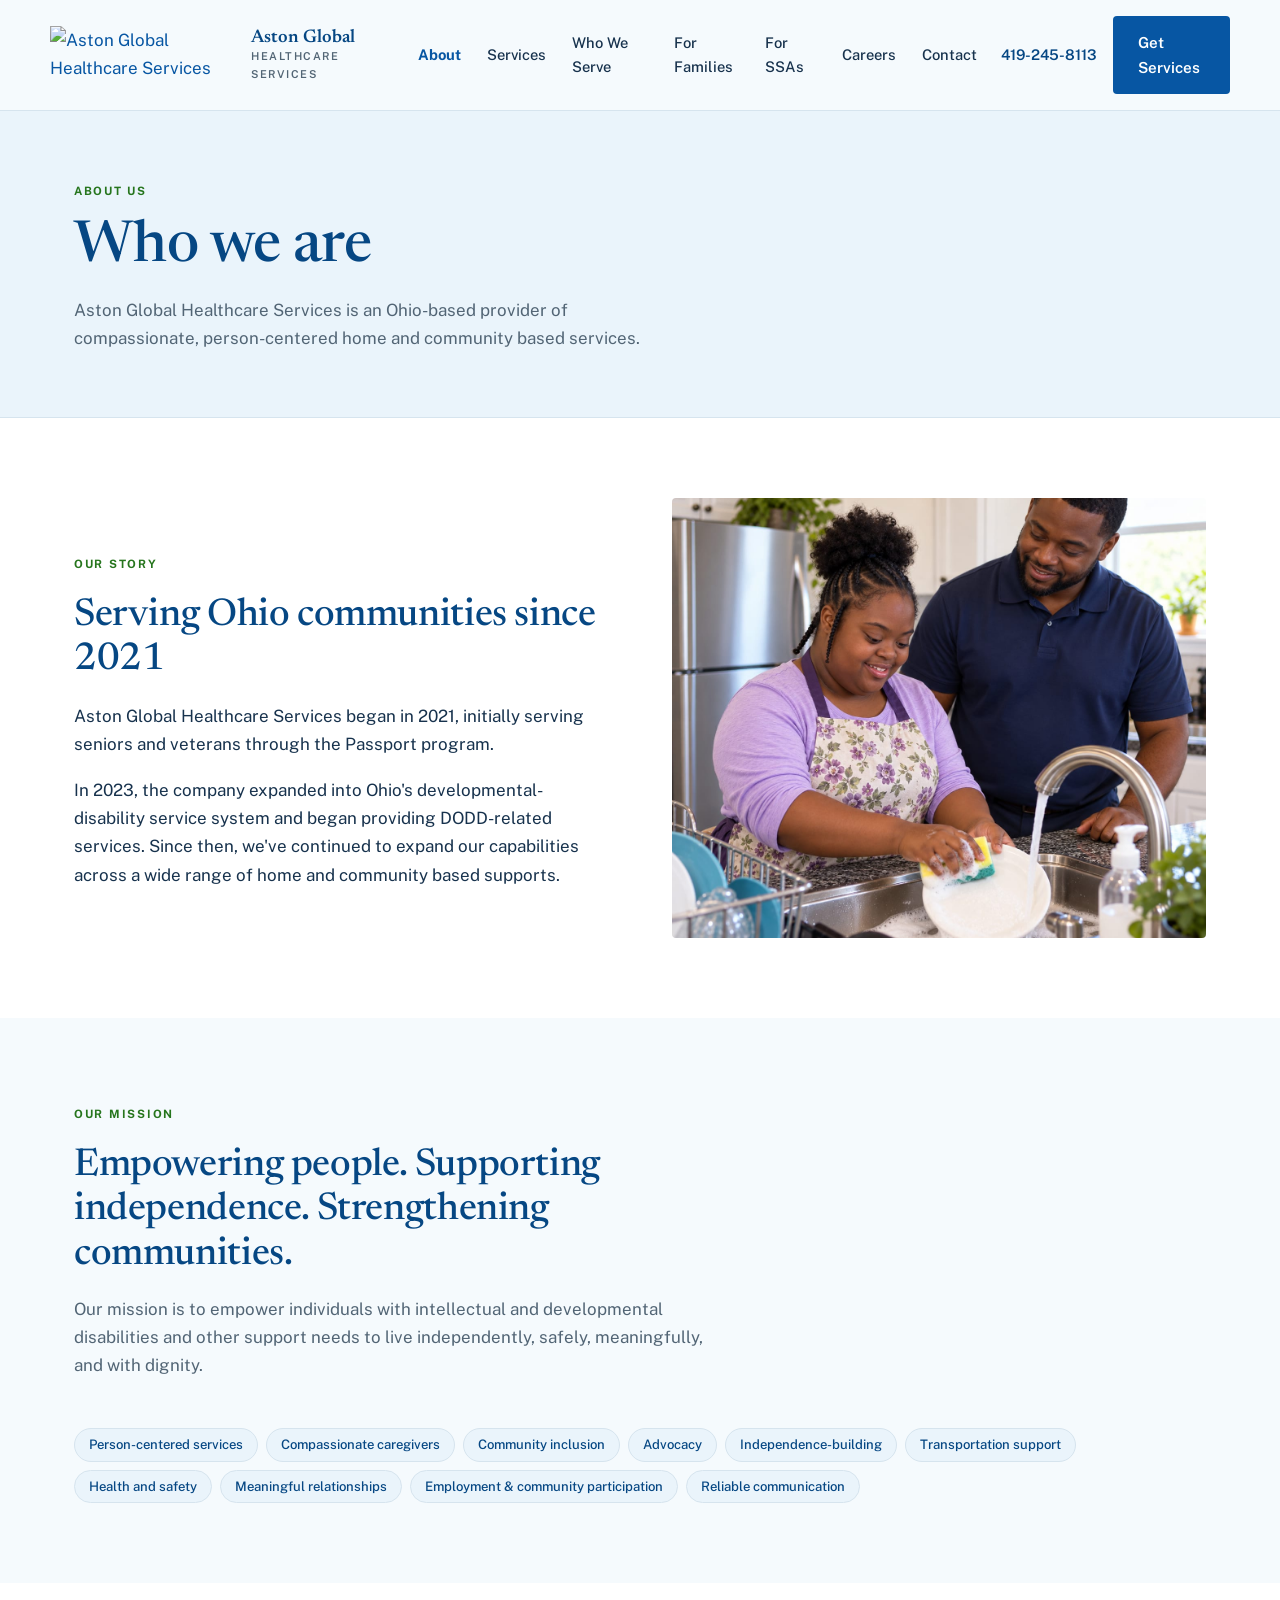
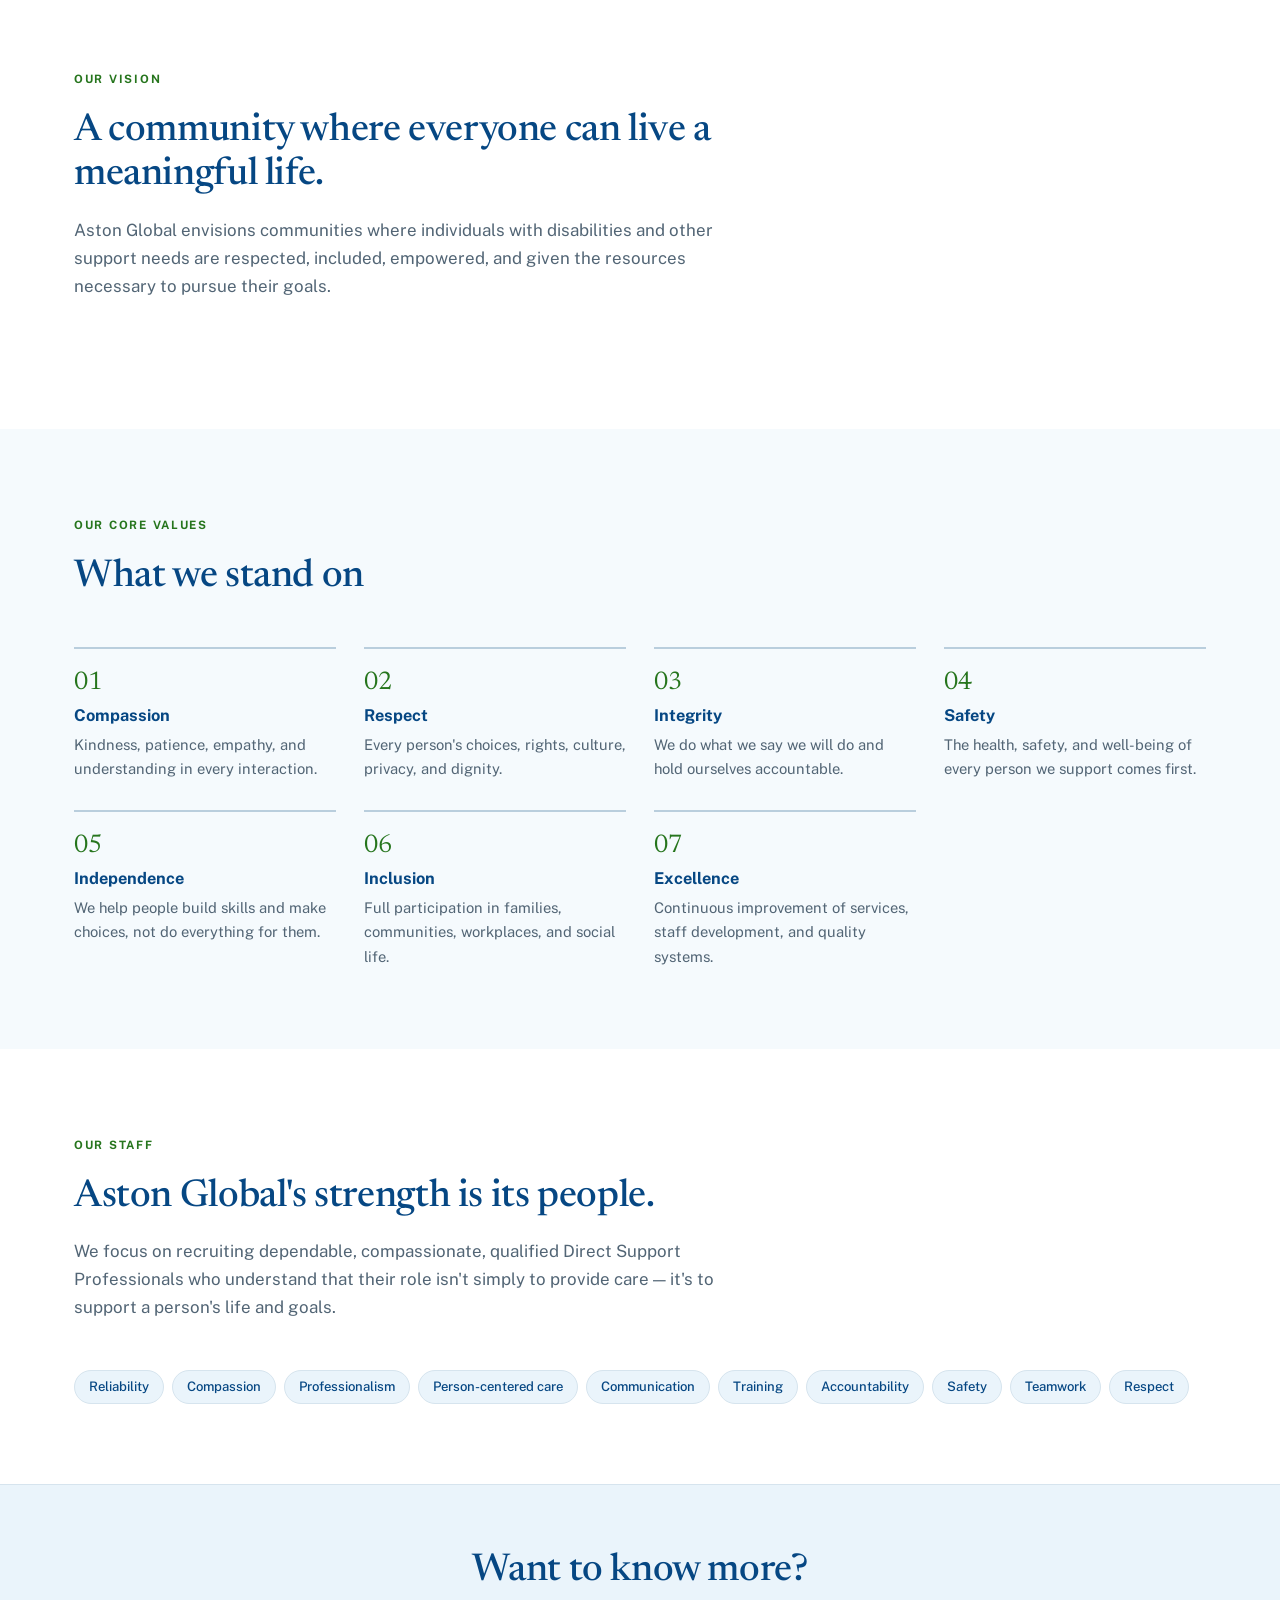
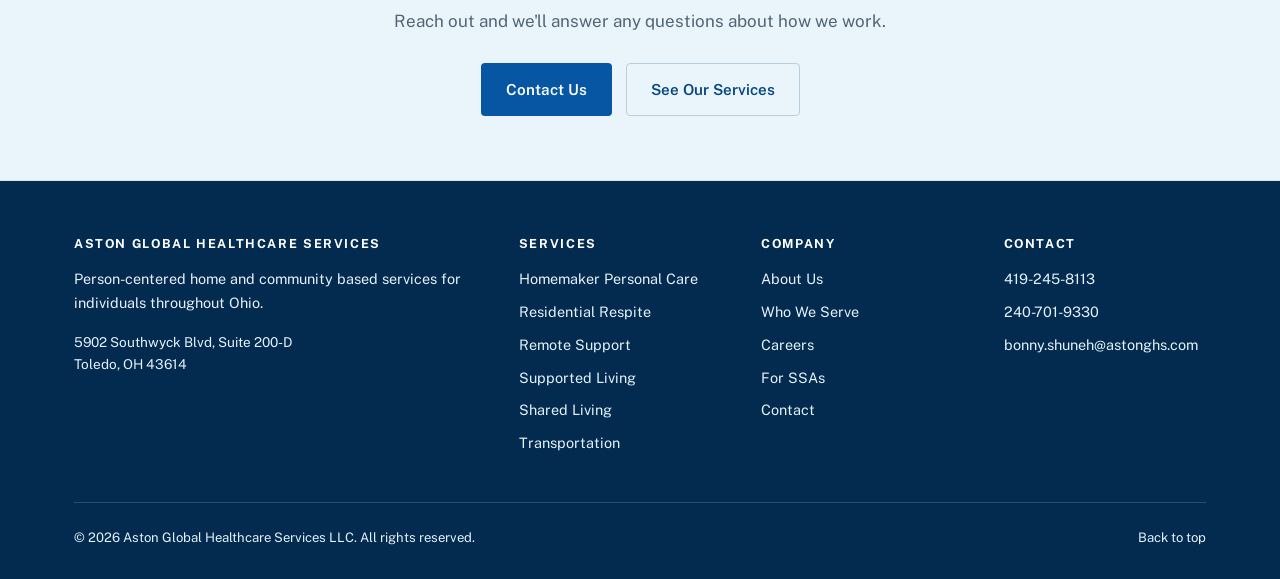
==== about.html @ 6973330f "Add files via upload Apply website fixes' in the box" ====
<!DOCTYPE html>
<html lang="en">
<head>
<meta charset="utf-8">
<meta name="viewport" content="width=device-width, initial-scale=1">
<title>About Us | Aston Global Healthcare Services</title>
<meta name="description" content="Aston Global Healthcare Services — mission, vision, values, and history. Serving Ohio since 2021.">
<link rel="preconnect" href="https://fonts.googleapis.com">
<link rel="preconnect" href="https://fonts.gstatic.com" crossorigin>
<link href="https://fonts.googleapis.com/css2?family=Newsreader:ital,opsz,wght@0,6..72,400;0,6..72,500;0,6..72,600;1,6..72,400&family=Public+Sans:wght@400;500;600;700&display=swap" rel="stylesheet">
<link rel="stylesheet" href="styles.css">
</head>
<body>

<a class="skip" href="#main">Skip to main content</a>

<header class="site-header">
  <div class="wrap header-inner">
    <a class="brand" href="index.html">
      <img class="brand-logo" src="images/logo.png" alt="Aston Global Healthcare Services">
      <span class="brand-text">
        <span class="brand-name">Aston Global</span>
        <span class="brand-sub">Healthcare Services</span>
      </span>
    </a>
    <nav class="nav" id="nav" aria-label="Main">
      <a href="about.html" class="active">About</a>
      <a href="services.html">Services</a>
      <a href="who-we-serve.html">Who We Serve</a>
      <a href="families.html">For Families</a>
      <a href="professionals.html">For SSAs</a>
      <a href="careers.html">Careers</a>
      <a href="contact.html">Contact</a>
    </nav>
    <div class="header-actions">
      <a class="header-phone" href="tel:+14192458113">419-245-8113</a>
      <a class="btn btn-primary" href="get-services.html">Get Services</a>
      <button class="menu-toggle" id="menuToggle" aria-expanded="false" aria-controls="nav">Menu</button>
    </div>
  </div>
</header>

<main id="main">

<section class="page-hero">
  <div class="wrap">
    <span class="eyebrow">About Us</span>
    <h1>Who we are</h1>
    <p class="lede">
      Aston Global Healthcare Services is an Ohio-based provider of
      compassionate, person-centered home and community based services.
    </p>
  </div>
</section>

<section class="section-alt">
  <div class="wrap split">
    <div>
      <span class="eyebrow">Our Story</span>
      <h2>Serving Ohio communities since 2021</h2>
      <p>
        Aston Global Healthcare Services began in 2021, initially serving
        seniors and veterans through the Passport program.
      </p>
      <p>
        In 2023, the company expanded into Ohio's developmental-disability
        service system and began providing DODD-related services. Since then,
        we've continued to expand our capabilities across a wide range of
        home and community based supports.
      </p>
    </div>
    <div class="split-media">
      <img src="images/kitchen.jpg" alt="A woman washing dishes in her kitchen while a support professional stands beside her.">
    </div>
  </div>
</section>

<section class="section-paper">
  <div class="wrap">
    <div class="section-head">
      <span class="eyebrow">Our Mission</span>
      <h2>Empowering people. Supporting independence. Strengthening communities.</h2>
      <p class="lede">
        Our mission is to empower individuals with intellectual and
        developmental disabilities and other support needs to live
        independently, safely, meaningfully, and with dignity.
      </p>
    </div>

    <ul class="tag-list">
      <li>Person-centered services</li>
      <li>Compassionate caregivers</li>
      <li>Community inclusion</li>
      <li>Advocacy</li>
      <li>Independence-building</li>
      <li>Transportation support</li>
      <li>Health and safety</li>
      <li>Meaningful relationships</li>
      <li>Employment &amp; community participation</li>
      <li>Reliable communication</li>
    </ul>
  </div>
</section>

<section class="section-alt">
  <div class="wrap">
    <div class="section-head">
      <span class="eyebrow">Our Vision</span>
      <h2>A community where everyone can live a meaningful life.</h2>
      <p class="lede">
        Aston Global envisions communities where individuals with disabilities
        and other support needs are respected, included, empowered, and given
        the resources necessary to pursue their goals.
      </p>
    </div>
  </div>
</section>

<section class="section-paper">
  <div class="wrap">
    <div class="section-head">
      <span class="eyebrow">Our Core Values</span>
      <h2>What we stand on</h2>
    </div>

    <ul class="steps">
      <li><h4>Compassion</h4><p>Kindness, patience, empathy, and understanding in every interaction.</p></li>
      <li><h4>Respect</h4><p>Every person's choices, rights, culture, privacy, and dignity.</p></li>
      <li><h4>Integrity</h4><p>We do what we say we will do and hold ourselves accountable.</p></li>
      <li><h4>Safety</h4><p>The health, safety, and well-being of every person we support comes first.</p></li>
      <li><h4>Independence</h4><p>We help people build skills and make choices, not do everything for them.</p></li>
      <li><h4>Inclusion</h4><p>Full participation in families, communities, workplaces, and social life.</p></li>
      <li><h4>Excellence</h4><p>Continuous improvement of services, staff development, and quality systems.</p></li>
    </ul>
  </div>
</section>

<section class="section-alt">
  <div class="wrap">
    <div class="section-head">
      <span class="eyebrow">Our Staff</span>
      <h2>Aston Global's strength is its people.</h2>
      <p class="lede">
        We focus on recruiting dependable, compassionate, qualified Direct
        Support Professionals who understand that their role isn't simply to
        provide care — it's to support a person's life and goals.
      </p>
    </div>

    <ul class="tag-list">
      <li>Reliability</li><li>Compassion</li><li>Professionalism</li>
      <li>Person-centered care</li><li>Communication</li><li>Training</li>
      <li>Accountability</li><li>Safety</li><li>Teamwork</li><li>Respect</li>
    </ul>
  </div>
</section>

<section class="cta-strip">
  <div class="wrap">
    <h2>Want to know more?</h2>
    <p>Reach out and we'll answer any questions about how we work.</p>
    <div class="btns">
      <a class="btn btn-primary" href="contact.html">Contact Us</a>
      <a class="btn btn-ghost" href="services.html">See Our Services</a>
    </div>
  </div>
</section>

</main>

<footer class="site-footer">
  <div class="wrap">
    <div class="footer-grid">
      <div>
        <h4>Aston Global Healthcare Services</h4>
        <p style="margin-bottom:16px; color:var(--dark-body);">Person-centered home and community based services for individuals throughout Ohio.</p>
        <p style="font-size:.85rem; color:var(--dark-body);">
          5902 Southwyck Blvd, Suite 200-D<br>
          Toledo, OH 43614
        </p>
      </div>
      <div>
        <h4>Services</h4>
        <ul>
          <li><a href="services.html#hpc">Homemaker Personal Care</a></li>
          <li><a href="services.html#respite">Residential Respite</a></li>
          <li><a href="services.html#remote">Remote Support</a></li>
          <li><a href="services.html#supported-living">Supported Living</a></li>
          <li><a href="services.html#shared-living">Shared Living</a></li>
          <li><a href="services.html#nmt">Transportation</a></li>
        </ul>
      </div>
      <div>
        <h4>Company</h4>
        <ul>
          <li><a href="about.html">About Us</a></li>
          <li><a href="who-we-serve.html">Who We Serve</a></li>
          <li><a href="careers.html">Careers</a></li>
          <li><a href="professionals.html">For SSAs</a></li>
          <li><a href="contact.html">Contact</a></li>
        </ul>
      </div>
      <div>
        <h4>Contact</h4>
        <ul>
          <li><a href="tel:+14192458113">419-245-8113</a></li>
          <li><a href="tel:+12407019330">240-701-9330</a></li>
          <li><a href="mailto:bonny.shuneh@astonghs.com">bonny.shuneh@astonghs.com</a></li>
        </ul>
      </div>
    </div>
    <div class="footer-bottom">
      <span>&copy; <span id="year">2025</span> Aston Global Healthcare Services LLC. All rights reserved.</span>
      <span><a href="#main">Back to top</a></span>
    </div>
  </div>
</footer>

<script>
(function(){
  var btn = document.getElementById('menuToggle');
  var nav = document.getElementById('nav');
  if(!btn || !nav) return;
  btn.addEventListener('click', function(){
    var open = nav.classList.toggle('open');
    btn.setAttribute('aria-expanded', open ? 'true' : 'false');
    btn.textContent = open ? 'Close' : 'Menu';
  });
})();
document.getElementById('year').textContent = new Date().getFullYear();
</script>

</body>
</html>
---- styles.css ----
/* ============================================================
   ASTON GLOBAL HEALTHCARE SERVICES
   Shared stylesheet. Blue + Green palette.
   Change the :root block below to swap the entire site colors.
   ============================================================ */

:root{
  --ink:          #17324D;
  --primary:      #0756A3;
  --primary-dk:   #064783;
  --accent:       #329425;
  --accent-dk:    #26751D;

  --paper:        #F5FAFD;
  --paper-2:      #EAF4FB;
  --white:        #ffffff;
  --muted:        #526575;
  --line:         #D6E4EE;
  --line-dk:      #B9CEDD;

  --dark-bg:      #064783;
  --footer-bg:    #032B50;
  --dark-text:    #ffffff;
  --dark-body:    #E5F1F8;
  --dark-label:   #8FD27D;
  --dark-link:    #ffffff;
  --dark-line:    rgba(255,255,255,.16);
  --dark-panel:   rgba(255,255,255,.10);

  --serif: "Newsreader", Georgia, "Times New Roman", serif;
  --sans:  "Public Sans", -apple-system, BlinkMacSystemFont, "Segoe UI", Roboto, Helvetica, Arial, sans-serif;

  --wrap: 1180px;
  --radius: 4px;
}

*,*::before,*::after{ box-sizing:border-box; }
html{ scroll-behavior:smooth; }
body{
  margin:0; background:var(--paper); color:var(--ink);
  font-family:var(--sans); font-size:17px; line-height:1.65;
  -webkit-font-smoothing:antialiased;
}
img{ max-width:100%; display:block; }
a{ color:var(--primary); text-decoration:none; }
a:hover{ text-decoration:underline; }

h1,h2,h3,h4{
  font-family:var(--serif); font-weight:500; line-height:1.15;
  letter-spacing:-0.01em; margin:0 0 .5em; color:var(--primary-dk);
}
h1{ font-size:clamp(2.2rem, 4.8vw, 3.6rem); }
h2{ font-size:clamp(1.7rem, 3.2vw, 2.4rem); }
h3{ font-size:clamp(1.2rem, 1.9vw, 1.45rem); }
h4{ font-size:1.02rem; font-family:var(--sans); font-weight:700; letter-spacing:0; }

p{ margin:0 0 1.1em; }
p:last-child{ margin-bottom:0; }

.wrap{ width:100%; max-width:var(--wrap); margin:0 auto; padding:0 24px; }
.skip{ position:absolute; left:-9999px; top:0; background:var(--primary); color:#fff; padding:12px 20px; z-index:999; }
.skip:focus{ left:12px; top:12px; }

.btn{
  display:inline-block; font-family:var(--sans); font-size:.95rem; font-weight:600;
  padding:13px 24px; border-radius:var(--radius); border:1.5px solid transparent;
  cursor:pointer; transition:background .16s ease, color .16s ease, border-color .16s ease;
}
.btn-primary{ background:var(--primary); color:#fff; }
.btn-primary:hover{ background:var(--primary-dk); text-decoration:none; }
.btn-accent{ background:var(--accent); color:#fff; }
.btn-accent:hover{ background:var(--accent-dk); text-decoration:none; }
.btn-ghost{ background:transparent; color:var(--primary-dk); border-color:var(--line-dk); }
.btn-ghost:hover{ border-color:var(--primary); text-decoration:none; }

.site-header{ background:var(--paper); border-bottom:1px solid var(--line); position:sticky; top:0; z-index:100; }
.header-inner{ display:flex; align-items:center; justify-content:space-between; gap:24px; padding:16px 0; position:relative; }
.brand{ display:flex; align-items:center; gap:12px; }
.brand-logo{ width:210px; height:58px; object-fit:contain; object-position:left center; }
.brand-mark{
  width:40px; height:40px; background:var(--primary); border-radius:3px;
  display:grid; place-items:center; color:#fff; font-family:var(--serif);
  font-size:1.35rem; font-weight:600; line-height:1; flex:none;
}
.brand-text{ display:flex; flex-direction:column; }
.brand-name{ font-family:var(--serif); font-size:1.15rem; font-weight:600; color:var(--primary-dk); line-height:1.15; }
.brand-sub{ font-size:.68rem; letter-spacing:.14em; text-transform:uppercase; color:var(--muted); font-weight:600; }

.nav{ display:flex; align-items:center; gap:26px; }
.nav a{ font-size:.92rem; font-weight:500; color:var(--ink); }
.nav a:hover{ color:var(--primary); }
.nav a.active{ color:var(--primary); font-weight:700; }

.header-actions{ display:flex; align-items:center; gap:16px; }
.header-phone{ font-size:.92rem; font-weight:600; color:var(--primary-dk); white-space:nowrap; }
.menu-toggle{
  display:none; background:none; border:1px solid var(--line-dk); border-radius:var(--radius);
  padding:9px 13px; font-family:var(--sans); font-size:.85rem; font-weight:600;
  cursor:pointer; color:var(--ink);
}

.page-hero{ background:var(--paper-2); border-bottom:1px solid var(--line); padding:64px 0; }
.page-hero .eyebrow{ margin-bottom:14px; }
.page-hero p.lede{ max-width:60ch; }
.page-hero h1{ margin-bottom:16px; }

.hero{ background:var(--paper-2); border-bottom:1px solid var(--line); padding:72px 0 0; overflow:hidden; }
.hero-grid{ display:grid; grid-template-columns:1fr 1fr; gap:56px; align-items:end; }
.hero-copy{ padding-bottom:72px; }
.hero h1{ margin-bottom:22px; }
.hero h1 em{ font-style:italic; color:var(--accent-dk); }
.hero-lede{ font-size:1.1rem; color:var(--muted); max-width:52ch; margin-bottom:32px; }
.hero-actions{ display:flex; flex-wrap:wrap; gap:14px; }
.hero-media img{ width:100%; height:480px; object-fit:cover; border-radius:var(--radius) var(--radius) 0 0; }

.eyebrow{
  display:inline-block; font-size:.72rem; font-weight:700;
  letter-spacing:.15em; text-transform:uppercase;
  color:var(--accent-dk); margin-bottom:20px;
}

.trust{ background:var(--dark-bg); color:var(--dark-body); padding:22px 0; }
.trust-list{
  display:flex; flex-wrap:wrap; gap:12px 40px; align-items:center; justify-content:center;
  margin:0; padding:0; list-style:none; font-size:.88rem; font-weight:500;
}
.trust-list li{ display:flex; align-items:center; gap:9px; }
.trust-list li::before{ content:""; width:6px; height:6px; background:var(--accent); border-radius:50%; flex:none; }

section{ padding:80px 0; }
.section-alt{ background:var(--white); }
.section-paper{ background:var(--paper); }
.section-head{ max-width:66ch; margin-bottom:48px; }
.section-head.center{ margin-left:auto; margin-right:auto; text-align:center; }
.lede{ font-size:1.06rem; color:var(--muted); }

.service{ display:grid; grid-template-columns:220px 1fr; gap:44px; padding:44px 0; border-top:1px solid var(--line); }
.service:first-of-type{ border-top:2px solid var(--primary-dk); }
.service-meta{ position:sticky; top:110px; align-self:start; }
.service-num{ font-family:var(--serif); font-size:2rem; color:var(--line-dk); line-height:1; margin-bottom:10px; }
.service-name{ font-family:var(--sans); font-size:.78rem; font-weight:700; letter-spacing:.12em; text-transform:uppercase; color:var(--accent-dk); }
.service h3{ margin-bottom:14px; }
.service-body{ max-width:70ch; }
.service-body p{ color:var(--muted); }

.tag-list{ list-style:none; margin:20px 0 0; padding:0; display:flex; flex-wrap:wrap; gap:8px; }
.tag-list li{
  font-size:.82rem; font-weight:500; color:var(--primary-dk);
  background:var(--paper-2); border:1px solid var(--line);
  border-radius:100px; padding:5px 14px;
}

.gallery{ display:grid; grid-template-columns:repeat(3, 1fr); gap:16px; margin-top:48px; }
.gallery figure{ margin:0; overflow:hidden; border-radius:var(--radius); }
.gallery img{ width:100%; height:290px; object-fit:cover; transition:transform .5s ease; }
.gallery figure:hover img{ transform:scale(1.03); }
.gallery figcaption{ font-size:.82rem; color:var(--muted); padding:10px 2px 0; }

.split{ display:grid; grid-template-columns:1fr 1fr; gap:64px; align-items:center; }
.split img{ border-radius:var(--radius); width:100%; height:440px; object-fit:cover; }
.split.reverse .split-media{ order:2; }

.checklist{ list-style:none; margin:24px 0 0; padding:0; }
.checklist li{ position:relative; padding-left:30px; margin-bottom:12px; color:var(--muted); }
.checklist li::before{
  content:""; position:absolute; left:0; top:9px; width:14px; height:8px;
  border-left:2px solid var(--accent-dk); border-bottom:2px solid var(--accent-dk);
  transform:rotate(-45deg);
}

.audience-grid{ display:grid; grid-template-columns:repeat(2, 1fr); gap:24px; }
.audience{
  background:var(--white); border:1px solid var(--line);
  border-top:3px solid var(--primary); border-radius:var(--radius); padding:38px 34px;
}
.audience.accent{ border-top-color:var(--accent); }
.audience h3{ margin-bottom:14px; }
.audience p{ color:var(--muted); margin-bottom:22px; }

.steps{
  list-style:none; margin:0; padding:0; counter-reset:step;
  display:grid; grid-template-columns:repeat(4, 1fr); gap:28px;
}
.steps li{ counter-increment:step; border-top:2px solid var(--line-dk); padding-top:22px; }
.steps li::before{
  content:"0" counter(step); display:block;
  font-family:var(--serif); font-size:1.6rem;
  color:var(--accent-dk); margin-bottom:10px; line-height:1;
}
.steps h4{ margin-bottom:8px; color:var(--primary-dk); }
.steps p{ font-size:.92rem; color:var(--muted); margin:0; }

.contact{ background:var(--dark-bg); color:var(--dark-body); }
.contact h2, .contact h3{ color:#fff; }
.contact a{ color:var(--dark-link); }
.contact p{ color:var(--dark-body); }
.contact-grid{ display:grid; grid-template-columns:1fr 1fr; gap:64px; }
.contact-item{ margin-bottom:28px; }
.contact-label{ font-size:.72rem; font-weight:700; letter-spacing:.14em; text-transform:uppercase; color:var(--dark-label); margin-bottom:8px; }
.contact-value{ font-size:1.08rem; color:#fff; line-height:1.6; }

.notice{
  background:var(--dark-panel); border-left:3px solid var(--accent);
  padding:18px 22px; font-size:.9rem; color:var(--dark-body);
  border-radius:0 var(--radius) var(--radius) 0;
}

.form-row{ margin-bottom:18px;  }
.form-row label{
  display:block; font-size:.82rem; font-weight:600; color:var(--primary);
  margin-bottom:6px; letter-spacing:.08em; text-transform:uppercase;
}
.form-row input, .form-row select, .form-row textarea{
  width:100%; padding:12px 14px; font-family:var(--sans); font-size:1rem;
  background:rgba(255,255,255,.06); border:1px solid var(--accent);
  border-radius:var(--radius); color:#000000;
}
.form-row input:focus, .form-row select:focus, .form-row textarea:focus{
  outline:2px solid var(--accent); outline-offset:1px;
}
.form-row textarea{ min-height:120px; resize:vertical; }

.cta-strip{
  background:var(--paper-2); border-top:1px solid var(--line);
  border-bottom:1px solid var(--line); padding:64px 0; text-align:center;
}
.cta-strip h2{ margin-bottom:14px; }
.cta-strip p{ max-width:60ch; margin:0 auto 28px; color:var(--muted); }
.cta-strip .btns{ display:flex; flex-wrap:wrap; gap:14px; justify-content:center; }

.site-footer{ background:var(--footer-bg); color:var(--dark-body); padding:56px 0 30px; font-size:.9rem; }
.footer-grid{ display:grid; grid-template-columns:2fr 1fr 1fr 1fr; gap:40px; padding-bottom:38px; border-bottom:1px solid var(--dark-line); }
.site-footer h4{ color:#fff; font-size:.78rem; letter-spacing:.13em; text-transform:uppercase; margin-bottom:16px; }
.site-footer ul{ list-style:none; margin:0; padding:0; }
.site-footer li{ margin-bottom:9px; }
.site-footer a{ color:var(--dark-body); }
.site-footer a:hover{ color:#fff; }
.footer-bottom{ padding-top:24px; display:flex; justify-content:space-between; flex-wrap:wrap; gap:12px; font-size:.82rem; }

.eyebrow-on-dark{ color:var(--dark-label) !important; }
.mt-40{ margin-top:40px; }
.mt-56{ margin-top:56px; }
.max-75{ max-width:75ch; }

@media (max-width: 1000px){
  .nav{ display:none; }
  .menu-toggle{ display:block; }
  .nav.open{
    display:flex; flex-direction:column; align-items:flex-start; gap:18px;
    position:absolute; top:100%; left:0; right:0;
    background:var(--paper); border-bottom:1px solid var(--line); padding:24px;
  }
  .header-phone{ display:none; }
  .hero-grid, .split, .contact-grid{ grid-template-columns:1fr; gap:40px; }
  .split.reverse .split-media{ order:0; }
  .split img{ height:320px; }
  .hero-copy{ padding-bottom:0; }
  .hero-media img{ height:340px; border-radius:var(--radius); margin-bottom:56px; }
  .service{ grid-template-columns:1fr; gap:16px; }
  .service-meta{ position:static; }
  .gallery{ grid-template-columns:1fr 1fr; }
  .steps{ grid-template-columns:1fr 1fr; gap:24px; }
  .audience-grid{ grid-template-columns:1fr; }
  .footer-grid{ grid-template-columns:1fr 1fr; }
}

@media (max-width: 620px){
  section{ padding:60px 0; }
  .hero{ padding-top:48px; }
  .gallery{ grid-template-columns:1fr; }
  .gallery img{ height:240px; }
  .steps{ grid-template-columns:1fr; }
  .footer-grid{ grid-template-columns:1fr; gap:32px; }
  .btn{ width:100%; text-align:center; }
  .hero-actions{ flex-direction:column; }
  .cta-strip .btns{ flex-direction:column; }
}

@media (prefers-reduced-motion: reduce){
  *{ animation:none !important; transition:none !important; scroll-behavior:auto !important; }
}
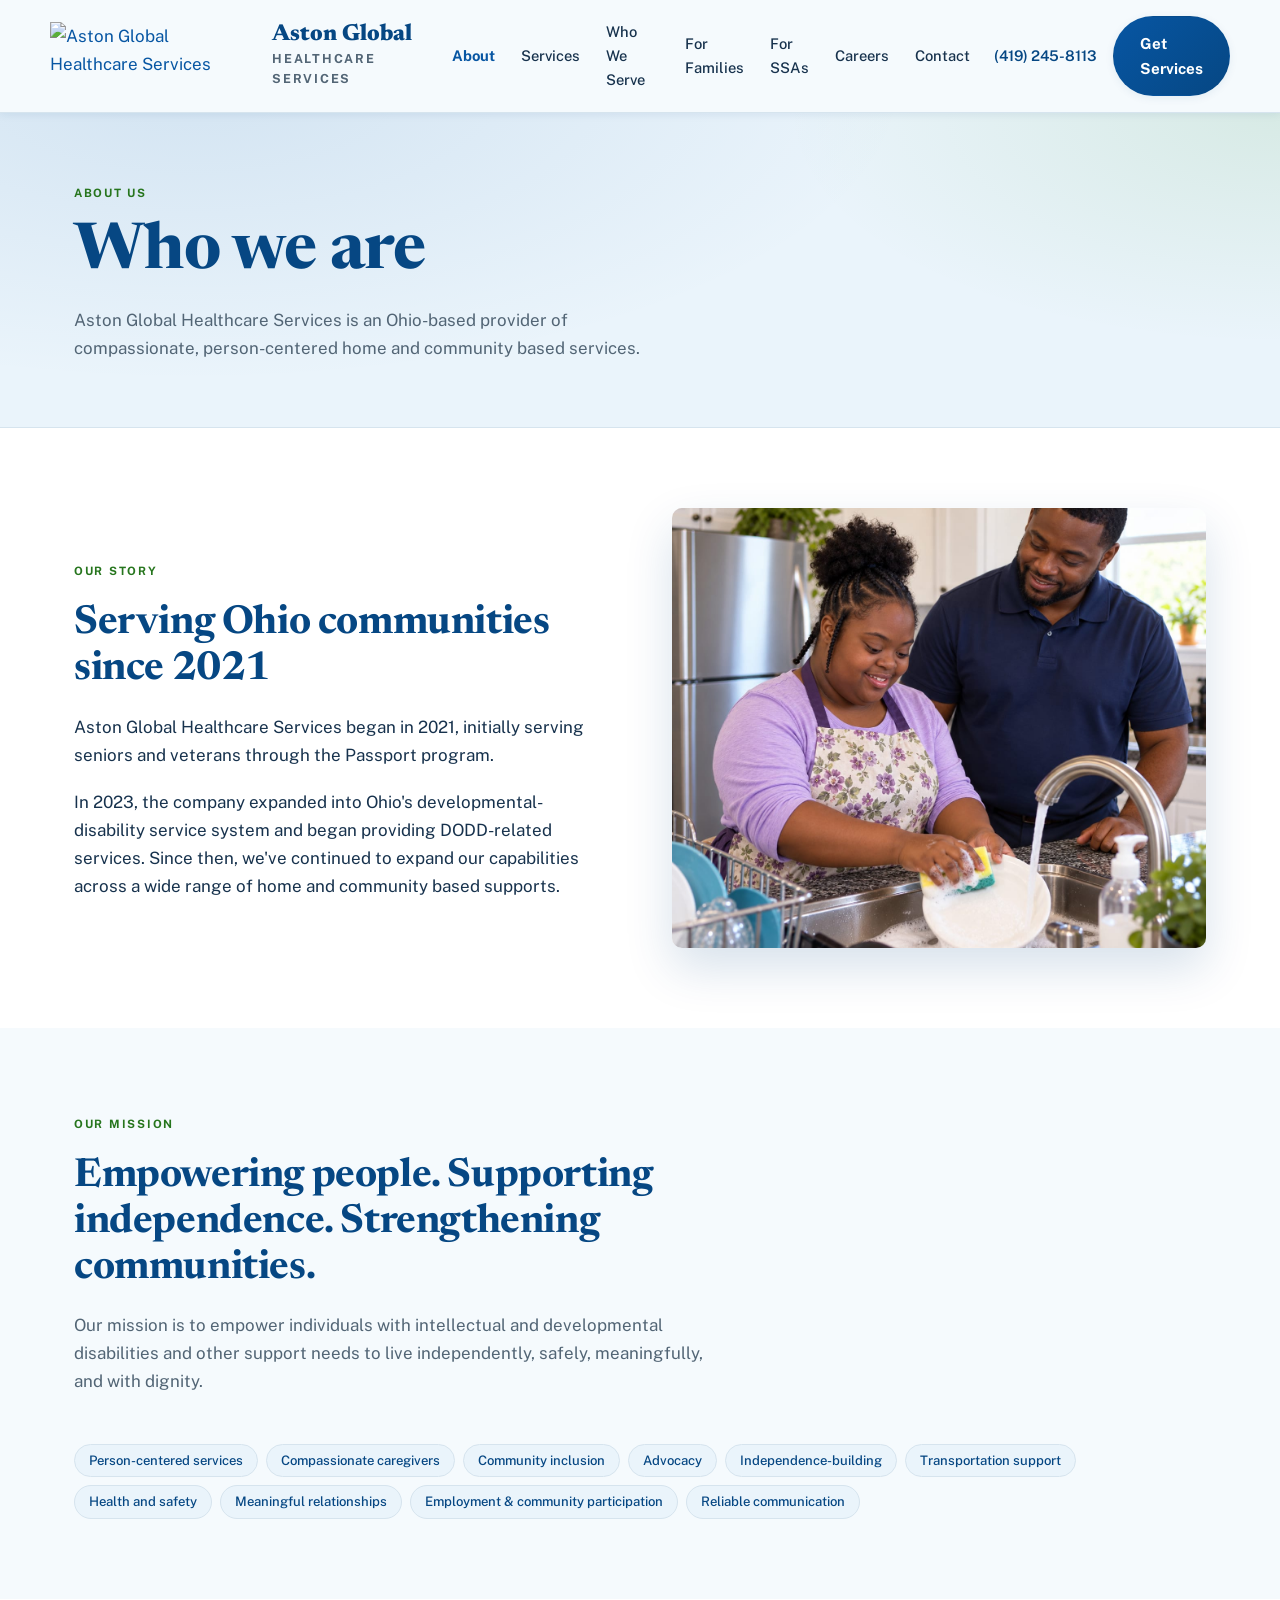
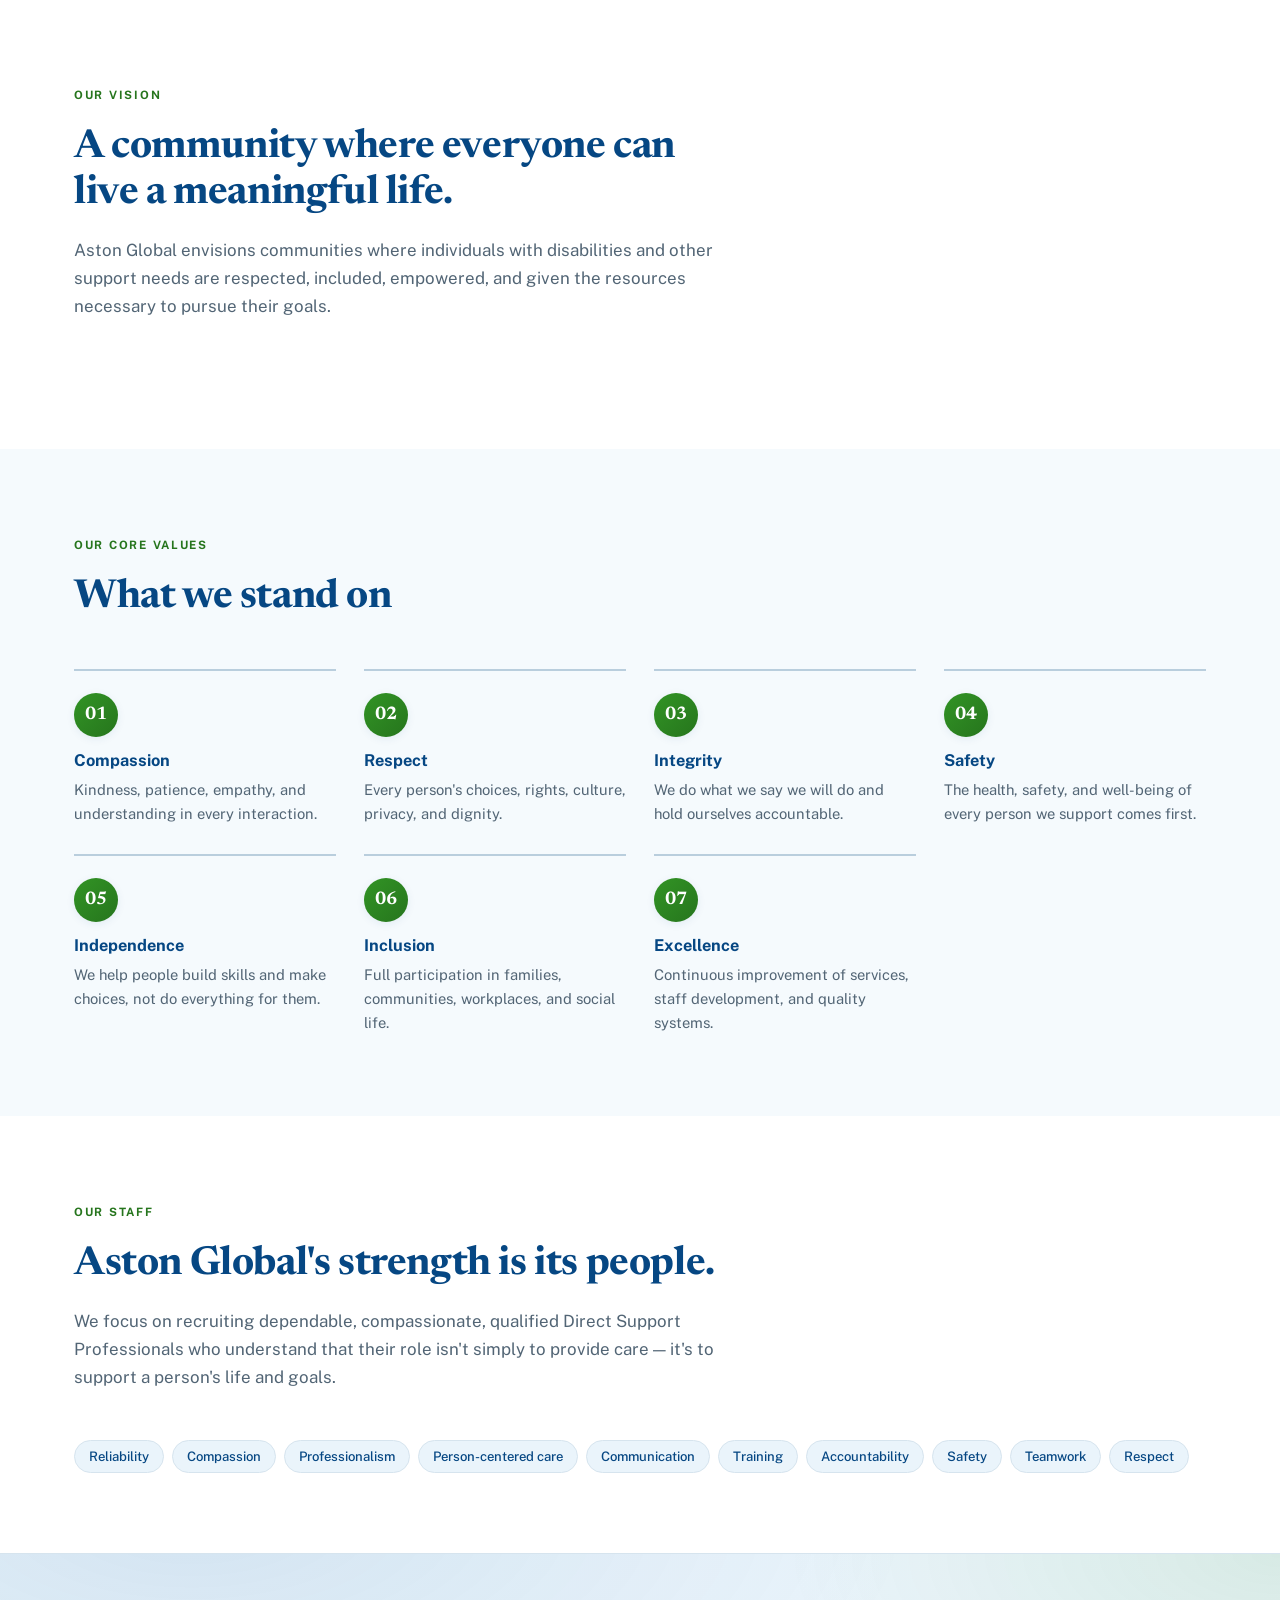
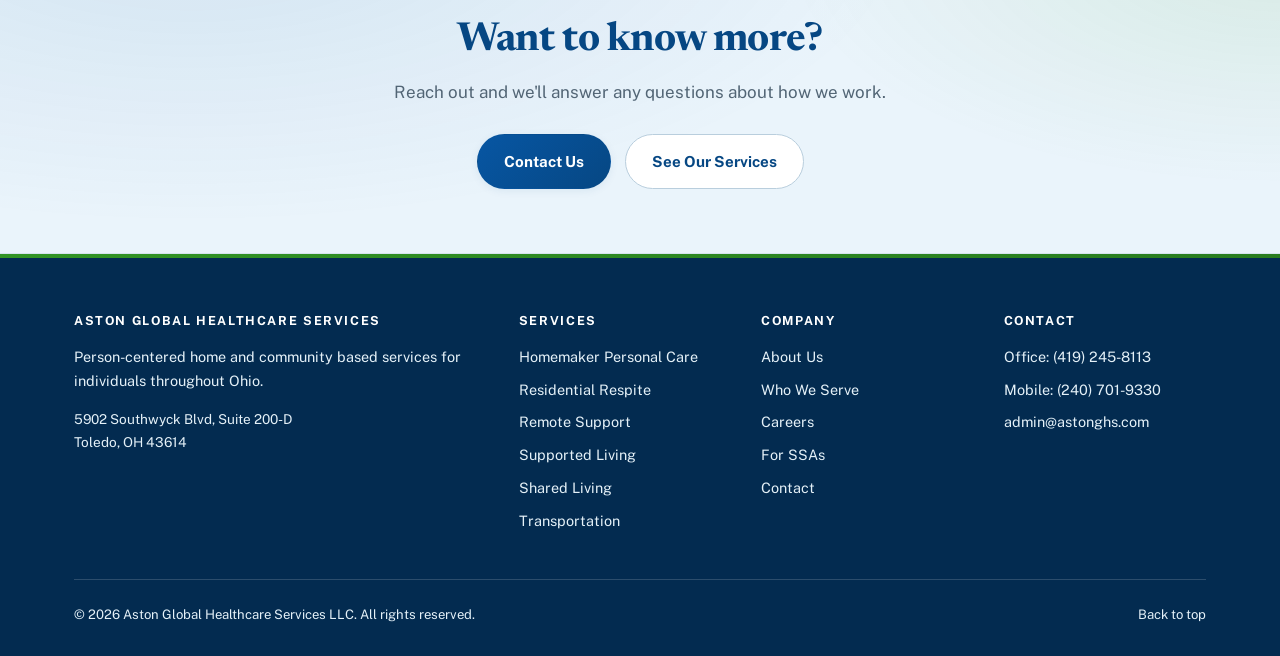
==== commit 49127f25: "Add files via upload fix website" ====
--- a/about.html
+++ b/about.html
@@ -33,7 +33,7 @@
       <a href="contact.html">Contact</a>
     </nav>
     <div class="header-actions">
-      <a class="header-phone" href="tel:+14192458113">419-245-8113</a>
+      <a class="header-phone" href="tel:+14192458113">(419) 245-8113</a>
       <a class="btn btn-primary" href="get-services.html">Get Services</a>
       <button class="menu-toggle" id="menuToggle" aria-expanded="false" aria-controls="nav">Menu</button>
     </div>
@@ -203,9 +203,9 @@
       <div>
         <h4>Contact</h4>
         <ul>
-          <li><a href="tel:+14192458113">419-245-8113</a></li>
-          <li><a href="tel:+12407019330">240-701-9330</a></li>
-          <li><a href="mailto:bonny.shuneh@astonghs.com">bonny.shuneh@astonghs.com</a></li>
+          <li><a href="tel:+14192458113">Office: (419) 245-8113</a></li>
+          <li><a href="tel:+12407019330">Mobile: (240) 701-9330</a></li>
+          <li><a href="mailto:admin@astonghs.com">admin@astonghs.com</a></li>
         </ul>
       </div>
     </div>
--- a/styles.css
+++ b/styles.css
@@ -31,7 +31,17 @@
   --sans:  "Public Sans", -apple-system, BlinkMacSystemFont, "Segoe UI", Roboto, Helvetica, Arial, sans-serif;
 
   --wrap: 1180px;
-  --radius: 4px;
+  --radius: 10px;
+  --radius-sm: 6px;
+
+  --shadow-sm: 0 2px 8px rgba(6,71,131,.08);
+  --shadow-md: 0 8px 24px rgba(6,71,131,.12);
+  --shadow-lg: 0 20px 48px rgba(6,71,131,.16);
+  --grad-primary: linear-gradient(135deg, var(--primary) 0%, var(--primary-dk) 100%);
+  --grad-accent: linear-gradient(135deg, var(--accent) 0%, var(--accent-dk) 100%);
+  --grad-hero: radial-gradient(1200px 500px at 15% -10%, rgba(7,86,163,.10), transparent 60%),
+               radial-gradient(900px 420px at 100% 0%, rgba(50,148,37,.10), transparent 55%),
+               var(--paper-2);
 }
 
 *,*::before,*::after{ box-sizing:border-box; }
@@ -46,11 +56,11 @@
 a:hover{ text-decoration:underline; }
 
 h1,h2,h3,h4{
-  font-family:var(--serif); font-weight:500; line-height:1.15;
+  font-family:var(--serif); font-weight:600; line-height:1.15;
   letter-spacing:-0.01em; margin:0 0 .5em; color:var(--primary-dk);
 }
-h1{ font-size:clamp(2.2rem, 4.8vw, 3.6rem); }
-h2{ font-size:clamp(1.7rem, 3.2vw, 2.4rem); }
+h1{ font-size:clamp(2.4rem, 5vw, 4rem); font-weight:700; }
+h2{ font-size:clamp(1.8rem, 3.2vw, 2.5rem); font-weight:700; }
 h3{ font-size:clamp(1.2rem, 1.9vw, 1.45rem); }
 h4{ font-size:1.02rem; font-family:var(--sans); font-weight:700; letter-spacing:0; }
 
@@ -62,29 +72,30 @@
 .skip:focus{ left:12px; top:12px; }
 
 .btn{
-  display:inline-block; font-family:var(--sans); font-size:.95rem; font-weight:600;
-  padding:13px 24px; border-radius:var(--radius); border:1.5px solid transparent;
-  cursor:pointer; transition:background .16s ease, color .16s ease, border-color .16s ease;
-}
-.btn-primary{ background:var(--primary); color:#fff; }
-.btn-primary:hover{ background:var(--primary-dk); text-decoration:none; }
-.btn-accent{ background:var(--accent); color:#fff; }
-.btn-accent:hover{ background:var(--accent-dk); text-decoration:none; }
-.btn-ghost{ background:transparent; color:var(--primary-dk); border-color:var(--line-dk); }
-.btn-ghost:hover{ border-color:var(--primary); text-decoration:none; }
-
-.site-header{ background:var(--paper); border-bottom:1px solid var(--line); position:sticky; top:0; z-index:100; }
+  display:inline-block; font-family:var(--sans); font-size:.95rem; font-weight:700;
+  padding:14px 26px; border-radius:100px; border:1.5px solid transparent;
+  cursor:pointer; transition:background .16s ease, color .16s ease, border-color .16s ease,
+    transform .16s ease, box-shadow .16s ease;
+}
+.btn-primary{ background:var(--grad-primary); color:#fff; box-shadow:var(--shadow-sm); }
+.btn-primary:hover{ transform:translateY(-2px); box-shadow:var(--shadow-md); text-decoration:none; }
+.btn-accent{ background:var(--grad-accent); color:#fff; box-shadow:var(--shadow-sm); }
+.btn-accent:hover{ transform:translateY(-2px); box-shadow:var(--shadow-md); text-decoration:none; }
+.btn-ghost{ background:var(--white); color:var(--primary-dk); border-color:var(--line-dk); }
+.btn-ghost:hover{ border-color:var(--primary); transform:translateY(-2px); box-shadow:var(--shadow-sm); text-decoration:none; }
+
+.site-header{ background:var(--paper); border-bottom:1px solid var(--line); box-shadow:var(--shadow-sm); position:sticky; top:0; z-index:100; }
 .header-inner{ display:flex; align-items:center; justify-content:space-between; gap:24px; padding:16px 0; position:relative; }
-.brand{ display:flex; align-items:center; gap:12px; }
-.brand-logo{ width:210px; height:58px; object-fit:contain; object-position:left center; }
+.brand{ display:flex; align-items:center; gap:14px; }
+.brand-logo{ width:250px; height:68px; object-fit:contain; object-position:left center; }
 .brand-mark{
   width:40px; height:40px; background:var(--primary); border-radius:3px;
   display:grid; place-items:center; color:#fff; font-family:var(--serif);
   font-size:1.35rem; font-weight:600; line-height:1; flex:none;
 }
 .brand-text{ display:flex; flex-direction:column; }
-.brand-name{ font-family:var(--serif); font-size:1.15rem; font-weight:600; color:var(--primary-dk); line-height:1.15; }
-.brand-sub{ font-size:.68rem; letter-spacing:.14em; text-transform:uppercase; color:var(--muted); font-weight:600; }
+.brand-name{ font-family:var(--serif); font-size:1.45rem; font-weight:800; color:var(--primary-dk); line-height:1.15; }
+.brand-sub{ font-size:.78rem; letter-spacing:.14em; text-transform:uppercase; color:var(--muted); font-weight:700; }
 
 .nav{ display:flex; align-items:center; gap:26px; }
 .nav a{ font-size:.92rem; font-weight:500; color:var(--ink); }
@@ -99,19 +110,19 @@
   cursor:pointer; color:var(--ink);
 }
 
-.page-hero{ background:var(--paper-2); border-bottom:1px solid var(--line); padding:64px 0; }
+.page-hero{ background:var(--grad-hero); border-bottom:1px solid var(--line); padding:64px 0; }
 .page-hero .eyebrow{ margin-bottom:14px; }
 .page-hero p.lede{ max-width:60ch; }
 .page-hero h1{ margin-bottom:16px; }
 
-.hero{ background:var(--paper-2); border-bottom:1px solid var(--line); padding:72px 0 0; overflow:hidden; }
+.hero{ background:var(--grad-hero); border-bottom:1px solid var(--line); padding:72px 0 0; overflow:hidden; }
 .hero-grid{ display:grid; grid-template-columns:1fr 1fr; gap:56px; align-items:end; }
 .hero-copy{ padding-bottom:72px; }
 .hero h1{ margin-bottom:22px; }
 .hero h1 em{ font-style:italic; color:var(--accent-dk); }
 .hero-lede{ font-size:1.1rem; color:var(--muted); max-width:52ch; margin-bottom:32px; }
 .hero-actions{ display:flex; flex-wrap:wrap; gap:14px; }
-.hero-media img{ width:100%; height:480px; object-fit:cover; border-radius:var(--radius) var(--radius) 0 0; }
+.hero-media img{ width:100%; height:480px; object-fit:cover; border-radius:var(--radius); box-shadow:var(--shadow-lg); }
 
 .eyebrow{
   display:inline-block; font-size:.72rem; font-weight:700;
@@ -119,7 +130,7 @@
   color:var(--accent-dk); margin-bottom:20px;
 }
 
-.trust{ background:var(--dark-bg); color:var(--dark-body); padding:22px 0; }
+.trust{ background:var(--grad-primary); color:var(--dark-body); padding:22px 0; }
 .trust-list{
   display:flex; flex-wrap:wrap; gap:12px 40px; align-items:center; justify-content:center;
   margin:0; padding:0; list-style:none; font-size:.88rem; font-weight:500;
@@ -134,10 +145,15 @@
 .section-head.center{ margin-left:auto; margin-right:auto; text-align:center; }
 .lede{ font-size:1.06rem; color:var(--muted); }
 
-.service{ display:grid; grid-template-columns:220px 1fr; gap:44px; padding:44px 0; border-top:1px solid var(--line); }
+.service{ display:grid; grid-template-columns:220px 1fr; gap:44px; padding:44px 0; border-top:1px solid var(--line); transition:background .2s ease; }
 .service:first-of-type{ border-top:2px solid var(--primary-dk); }
+.service:hover{ background:var(--paper-2); }
 .service-meta{ position:sticky; top:110px; align-self:start; }
-.service-num{ font-family:var(--serif); font-size:2rem; color:var(--line-dk); line-height:1; margin-bottom:10px; }
+.service-num{
+  display:grid; place-items:center; width:52px; height:52px; border-radius:50%;
+  background:var(--grad-primary); color:#fff; box-shadow:var(--shadow-sm);
+  font-family:var(--serif); font-size:1.35rem; font-weight:700; line-height:1; margin-bottom:14px;
+}
 .service-name{ font-family:var(--sans); font-size:.78rem; font-weight:700; letter-spacing:.12em; text-transform:uppercase; color:var(--accent-dk); }
 .service h3{ margin-bottom:14px; }
 .service-body{ max-width:70ch; }
@@ -151,13 +167,14 @@
 }
 
 .gallery{ display:grid; grid-template-columns:repeat(3, 1fr); gap:16px; margin-top:48px; }
-.gallery figure{ margin:0; overflow:hidden; border-radius:var(--radius); }
+.gallery figure{ margin:0; overflow:hidden; border-radius:var(--radius); box-shadow:var(--shadow-md); transition:box-shadow .25s ease; }
+.gallery figure:hover{ box-shadow:var(--shadow-lg); }
 .gallery img{ width:100%; height:290px; object-fit:cover; transition:transform .5s ease; }
-.gallery figure:hover img{ transform:scale(1.03); }
+.gallery figure:hover img{ transform:scale(1.05); }
 .gallery figcaption{ font-size:.82rem; color:var(--muted); padding:10px 2px 0; }
 
 .split{ display:grid; grid-template-columns:1fr 1fr; gap:64px; align-items:center; }
-.split img{ border-radius:var(--radius); width:100%; height:440px; object-fit:cover; }
+.split img{ border-radius:var(--radius); width:100%; height:440px; object-fit:cover; box-shadow:var(--shadow-lg); }
 .split.reverse .split-media{ order:2; }
 
 .checklist{ list-style:none; margin:24px 0 0; padding:0; }
@@ -172,7 +189,9 @@
 .audience{
   background:var(--white); border:1px solid var(--line);
   border-top:3px solid var(--primary); border-radius:var(--radius); padding:38px 34px;
-}
+  box-shadow:var(--shadow-sm); transition:box-shadow .2s ease, transform .2s ease;
+}
+.audience:hover{ box-shadow:var(--shadow-md); transform:translateY(-4px); }
 .audience.accent{ border-top-color:var(--accent); }
 .audience h3{ margin-bottom:14px; }
 .audience p{ color:var(--muted); margin-bottom:22px; }
@@ -183,9 +202,11 @@
 }
 .steps li{ counter-increment:step; border-top:2px solid var(--line-dk); padding-top:22px; }
 .steps li::before{
-  content:"0" counter(step); display:block;
-  font-family:var(--serif); font-size:1.6rem;
-  color:var(--accent-dk); margin-bottom:10px; line-height:1;
+  content:"0" counter(step); display:grid; place-items:center;
+  width:44px; height:44px; border-radius:50%;
+  background:var(--grad-accent); color:#fff; box-shadow:var(--shadow-sm);
+  font-family:var(--serif); font-size:1.15rem; font-weight:700;
+  margin-bottom:14px; line-height:1;
 }
 .steps h4{ margin-bottom:8px; color:var(--primary-dk); }
 .steps p{ font-size:.92rem; color:var(--muted); margin:0; }
@@ -221,14 +242,14 @@
 .form-row textarea{ min-height:120px; resize:vertical; }
 
 .cta-strip{
-  background:var(--paper-2); border-top:1px solid var(--line);
+  background:var(--grad-hero); border-top:1px solid var(--line);
   border-bottom:1px solid var(--line); padding:64px 0; text-align:center;
 }
 .cta-strip h2{ margin-bottom:14px; }
 .cta-strip p{ max-width:60ch; margin:0 auto 28px; color:var(--muted); }
 .cta-strip .btns{ display:flex; flex-wrap:wrap; gap:14px; justify-content:center; }
 
-.site-footer{ background:var(--footer-bg); color:var(--dark-body); padding:56px 0 30px; font-size:.9rem; }
+.site-footer{ background:var(--footer-bg); color:var(--dark-body); padding:56px 0 30px; font-size:.9rem; border-top:4px solid; border-image:var(--grad-accent) 1; }
 .footer-grid{ display:grid; grid-template-columns:2fr 1fr 1fr 1fr; gap:40px; padding-bottom:38px; border-bottom:1px solid var(--dark-line); }
 .site-footer h4{ color:#fff; font-size:.78rem; letter-spacing:.13em; text-transform:uppercase; margin-bottom:16px; }
 .site-footer ul{ list-style:none; margin:0; padding:0; }
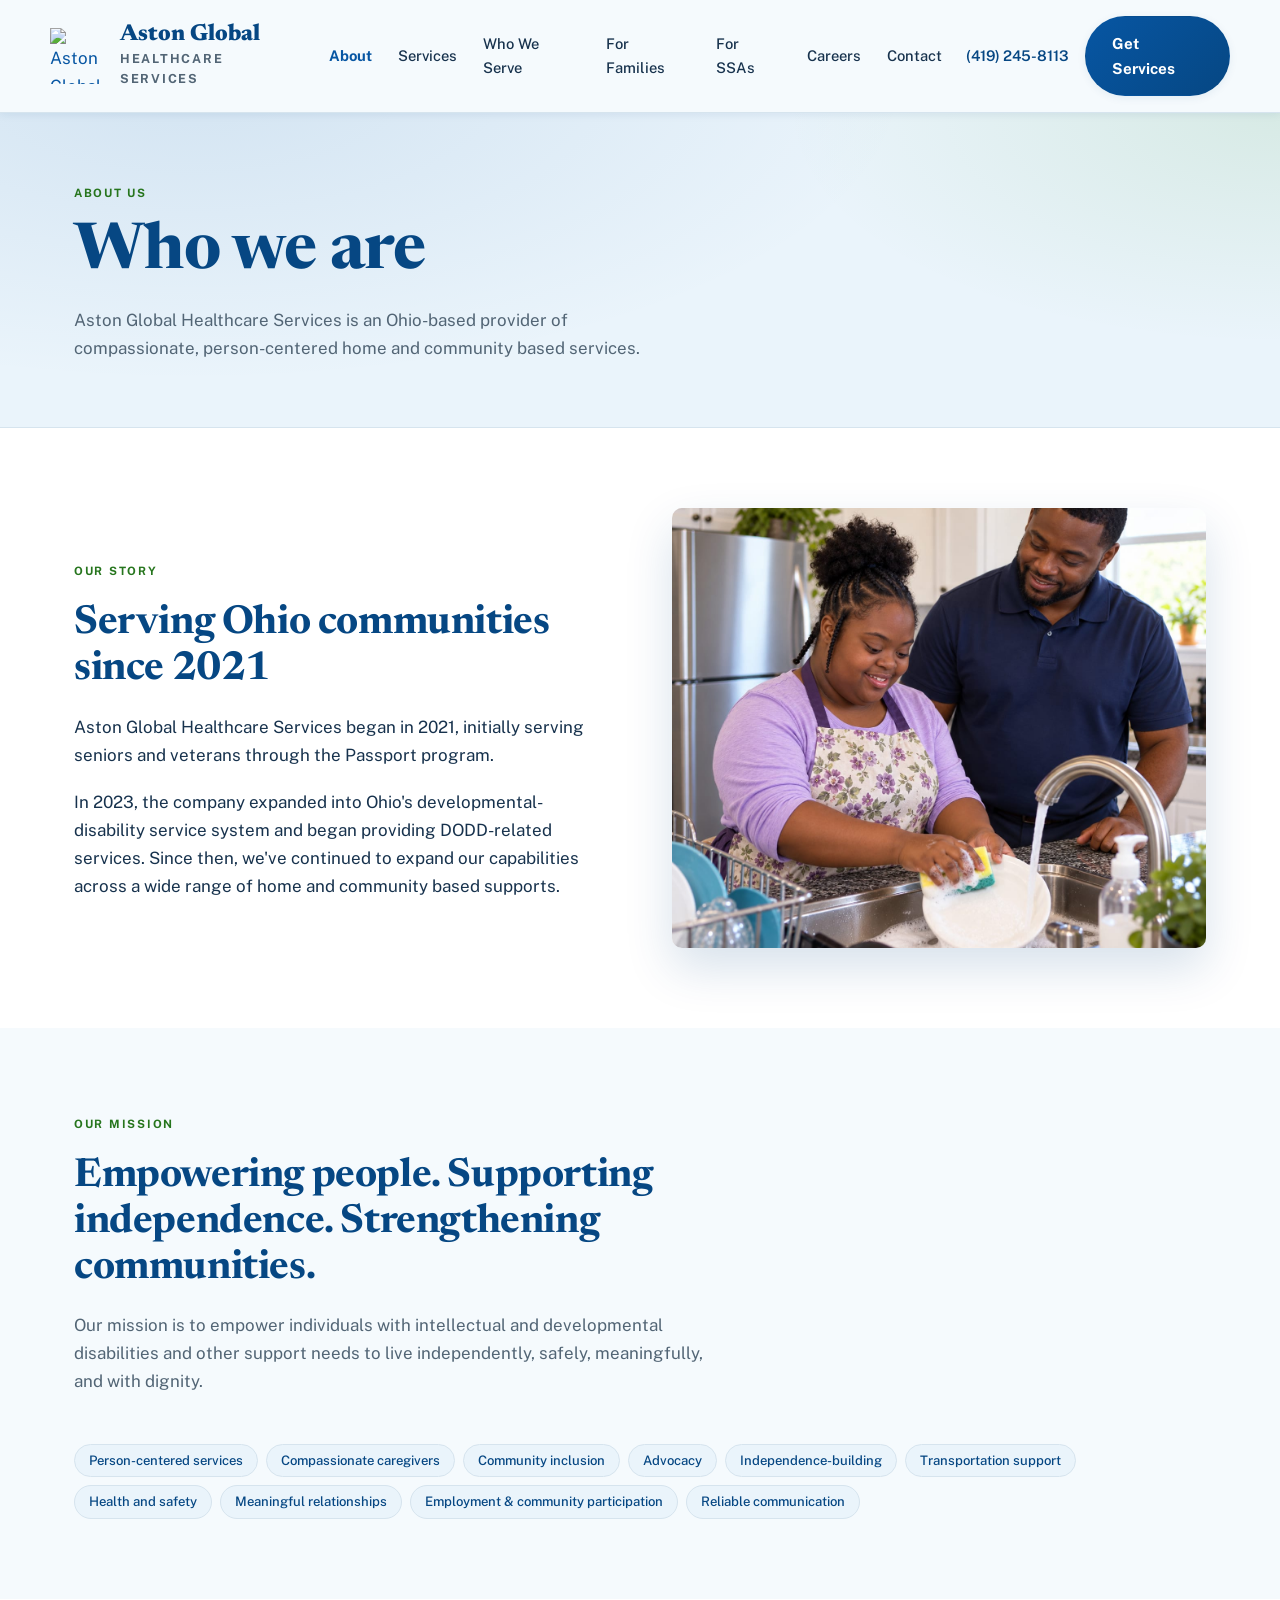
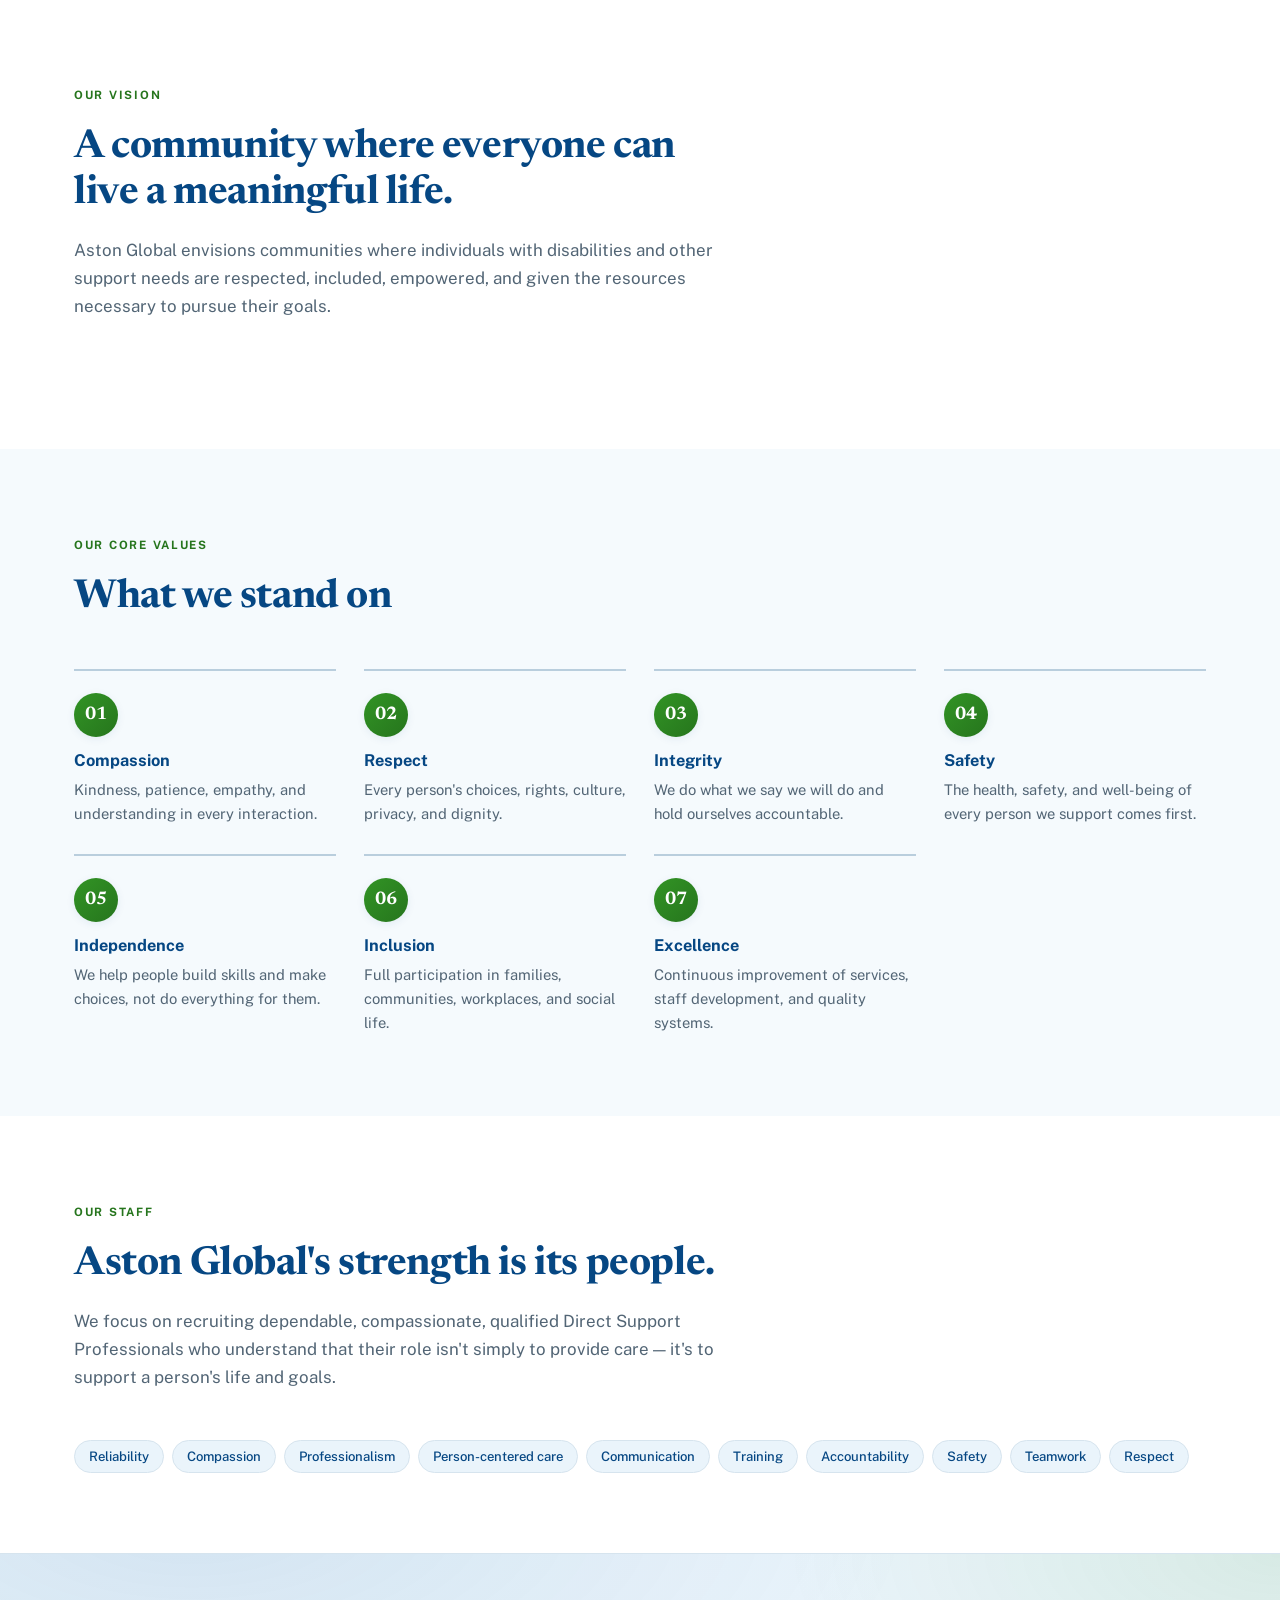
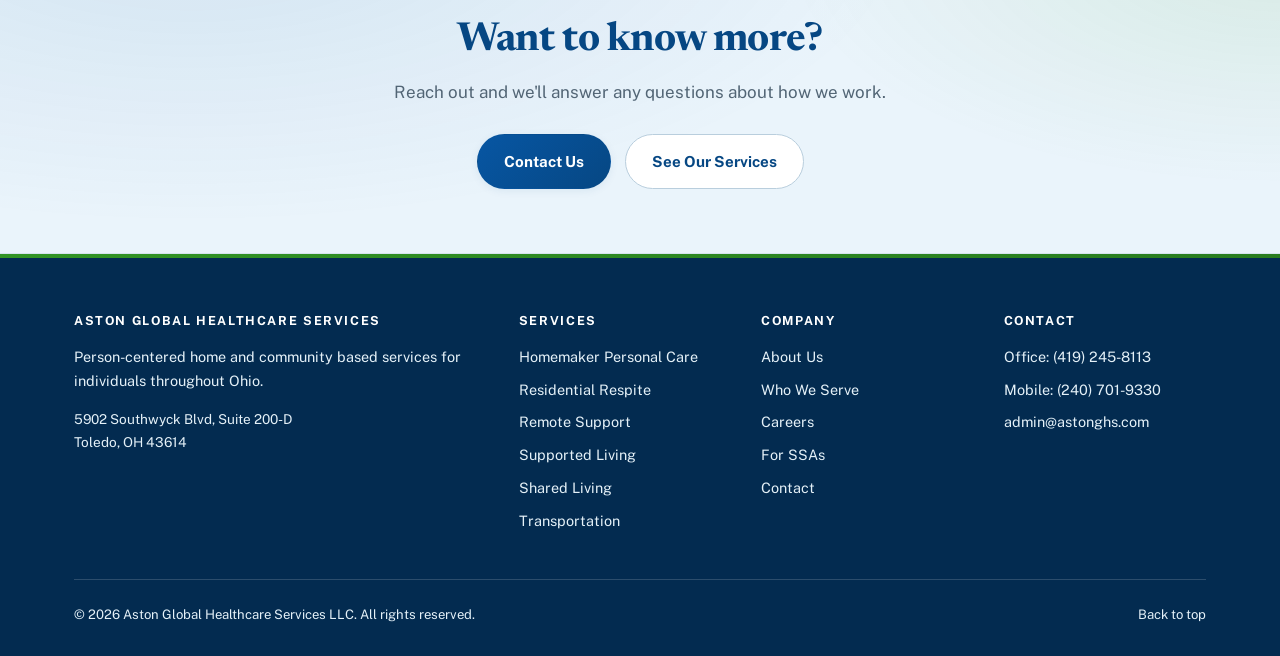
==== commit 96fff269: "Add files via upload fixes" ====
--- a/about.html
+++ b/about.html
@@ -17,7 +17,7 @@
 <header class="site-header">
   <div class="wrap header-inner">
     <a class="brand" href="index.html">
-      <img class="brand-logo" src="images/logo.png" alt="Aston Global Healthcare Services">
+      <img class="brand-logo" src="images/logo-icon.png" alt="Aston Global Healthcare Services">
       <span class="brand-text">
         <span class="brand-name">Aston Global</span>
         <span class="brand-sub">Healthcare Services</span>
--- a/styles.css
+++ b/styles.css
@@ -87,7 +87,7 @@
 .site-header{ background:var(--paper); border-bottom:1px solid var(--line); box-shadow:var(--shadow-sm); position:sticky; top:0; z-index:100; }
 .header-inner{ display:flex; align-items:center; justify-content:space-between; gap:24px; padding:16px 0; position:relative; }
 .brand{ display:flex; align-items:center; gap:14px; }
-.brand-logo{ width:250px; height:68px; object-fit:contain; object-position:left center; }
+.brand-logo{ width:56px; height:56px; object-fit:contain; object-position:left center; }
 .brand-mark{
   width:40px; height:40px; background:var(--primary); border-radius:3px;
   display:grid; place-items:center; color:#fff; font-family:var(--serif);
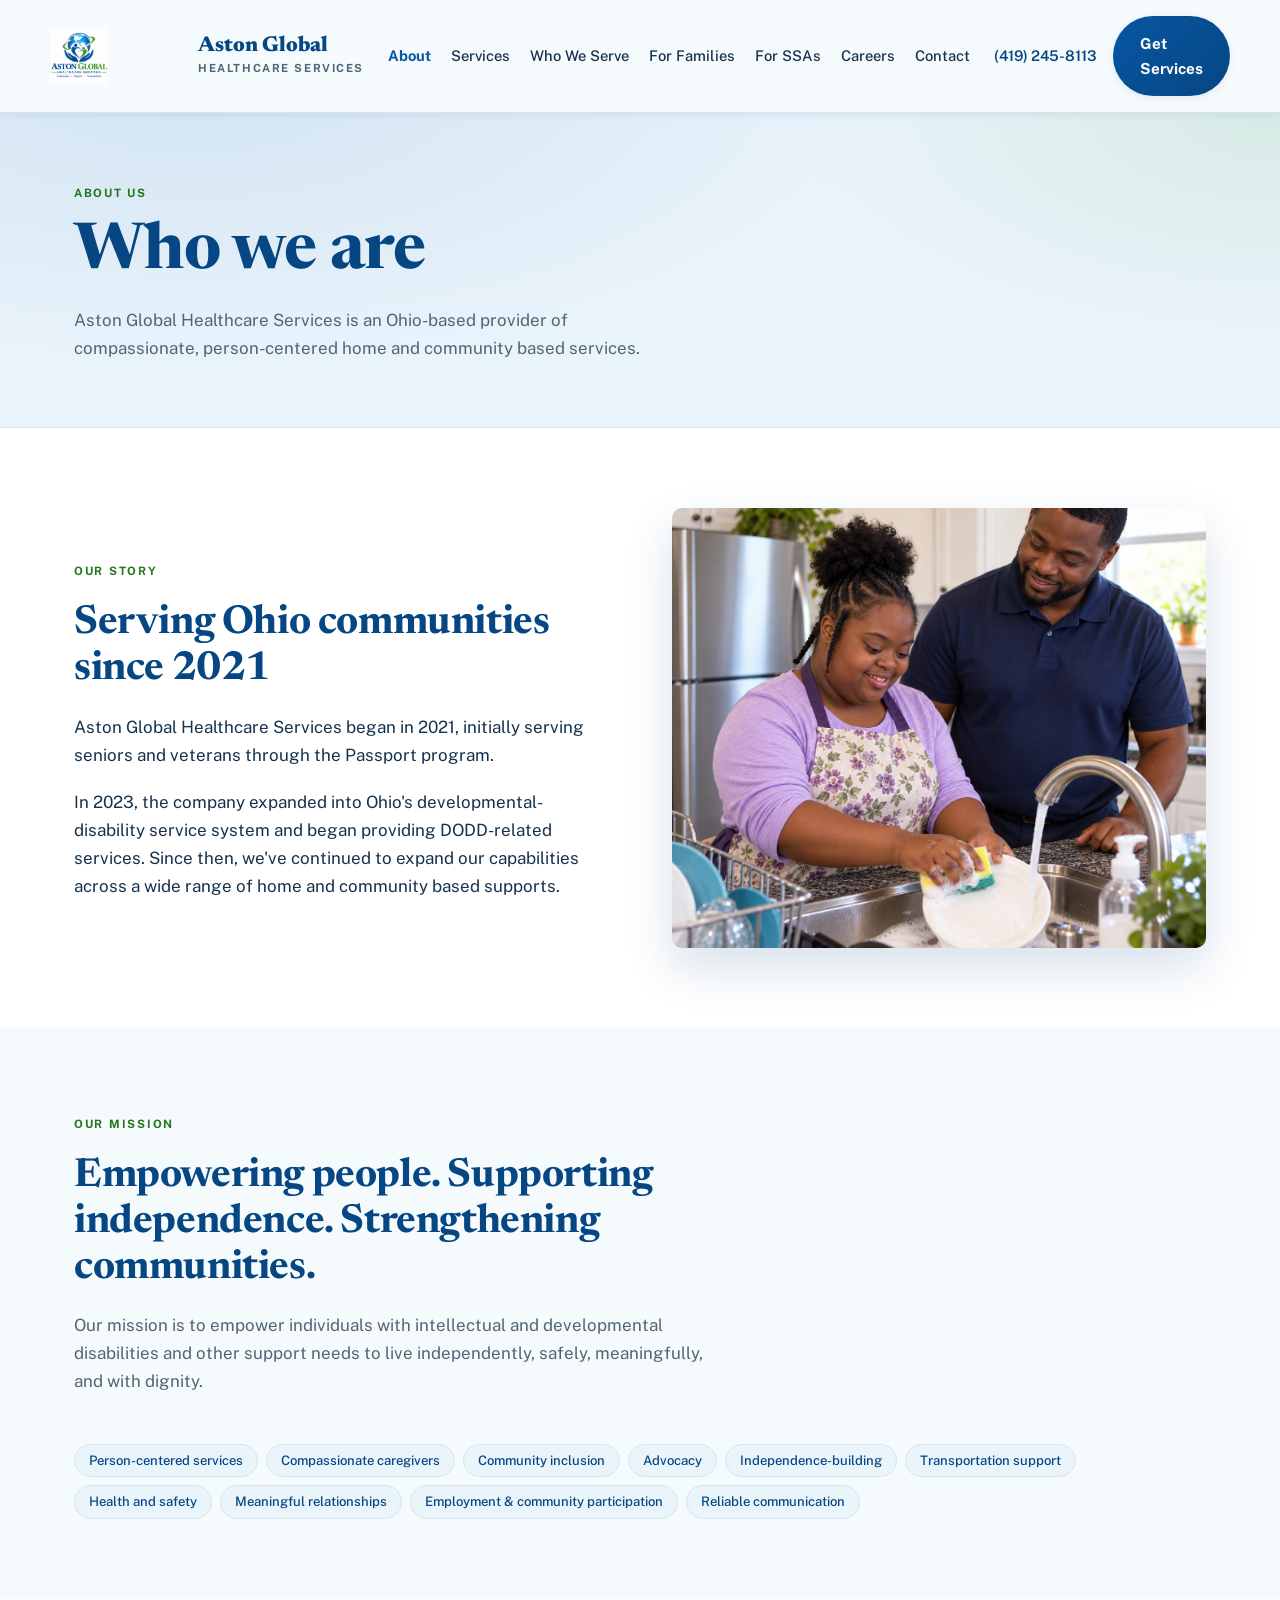
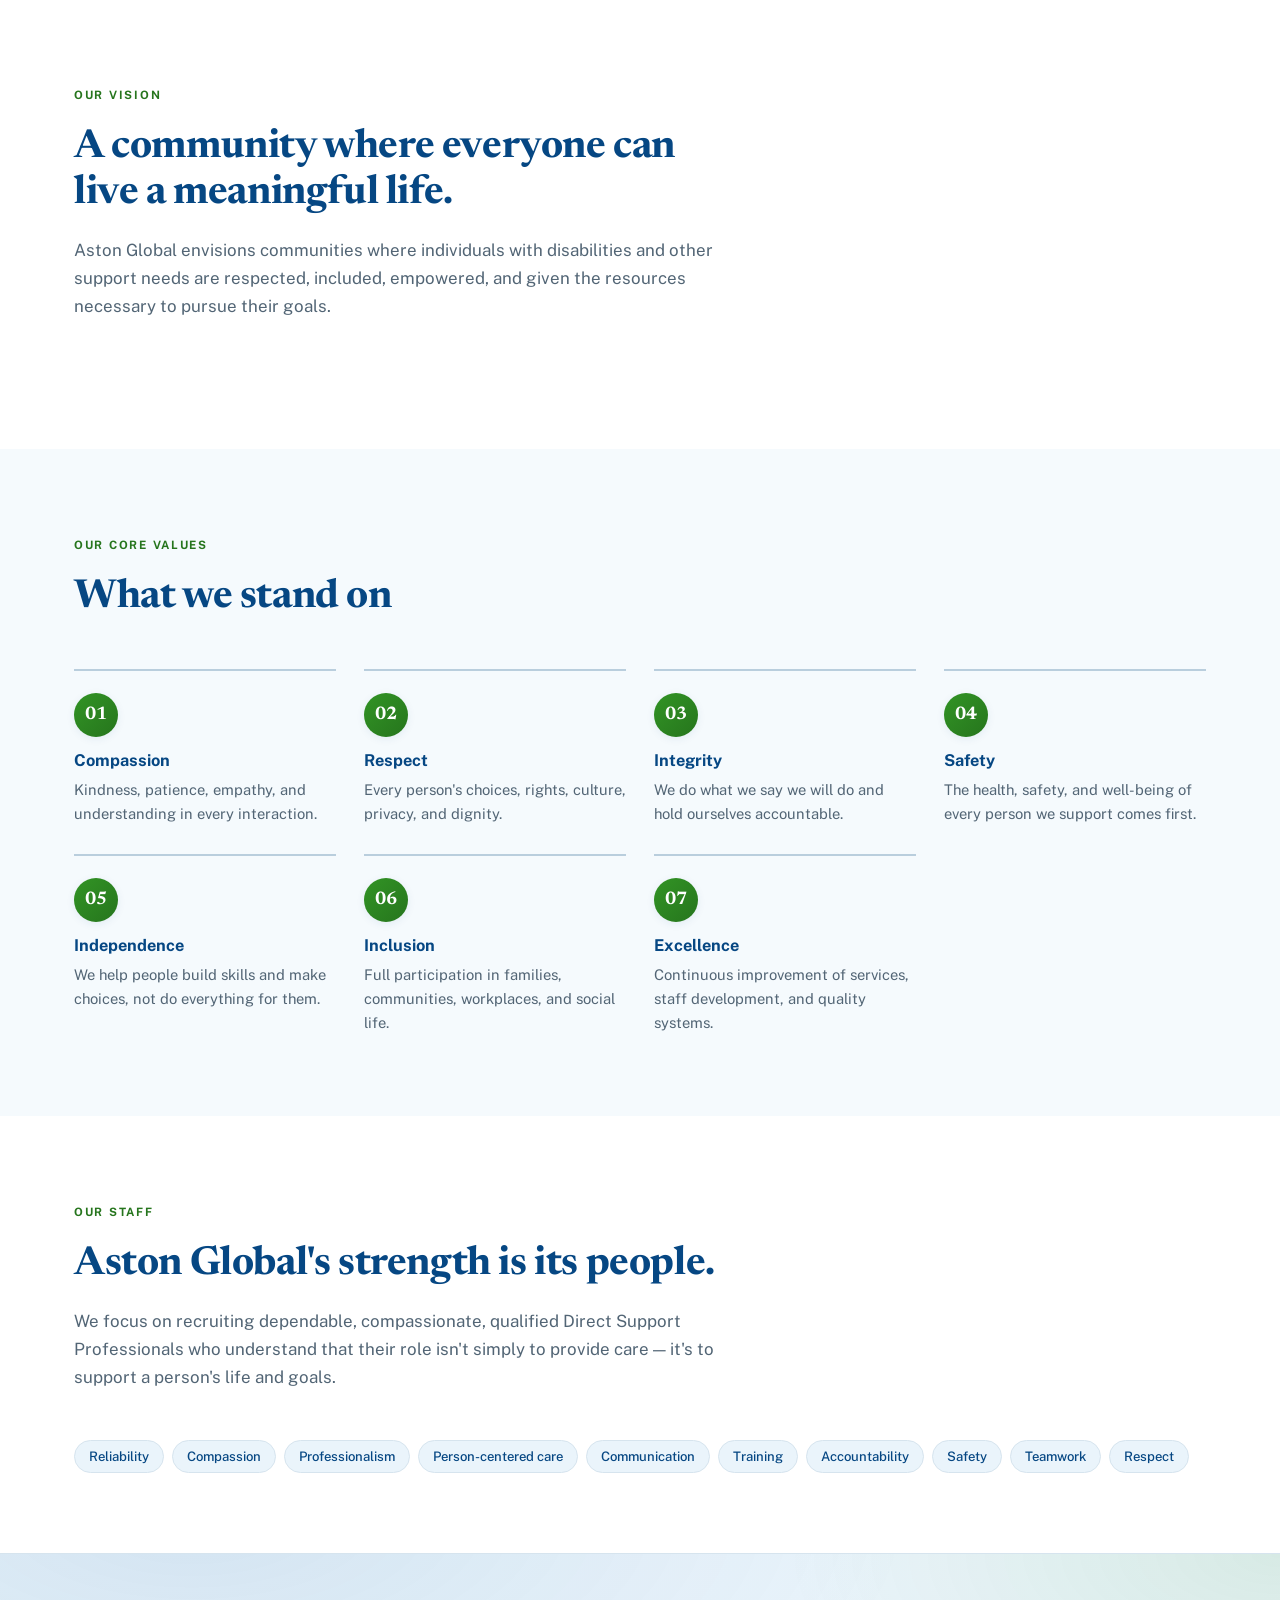
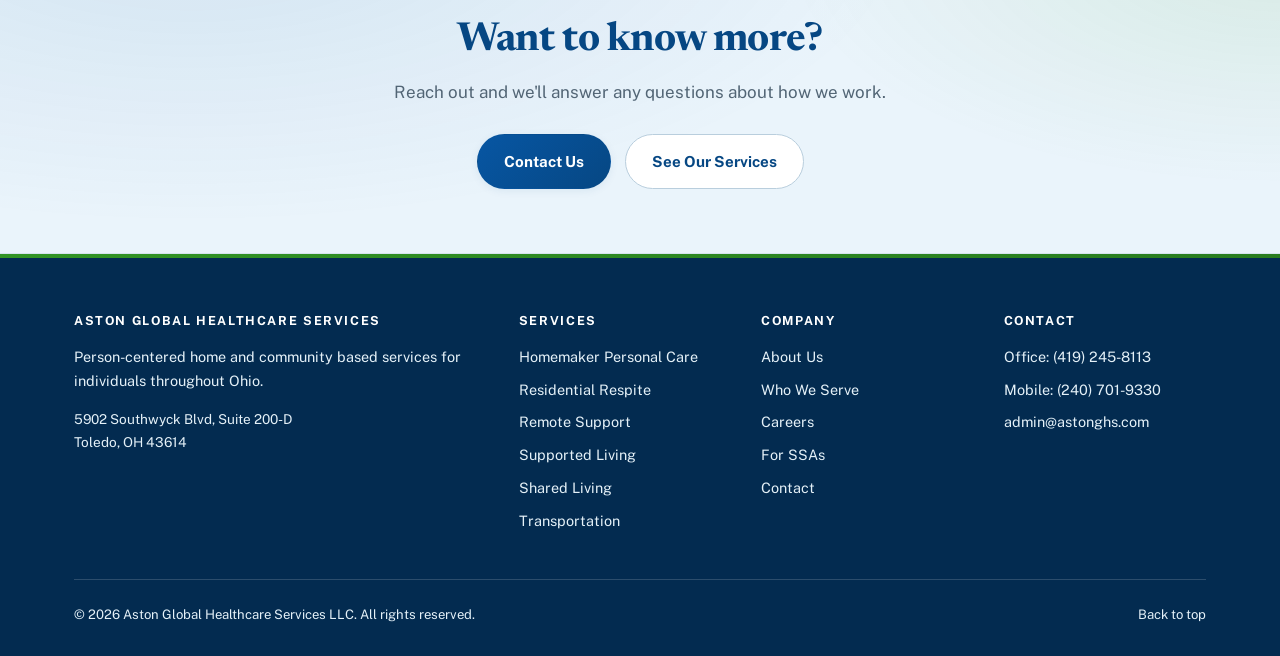
==== commit 8299cd9a: "Add files via upload" ====
--- a/about.html
+++ b/about.html
@@ -17,7 +17,7 @@
 <header class="site-header">
   <div class="wrap header-inner">
     <a class="brand" href="index.html">
-      <img class="brand-logo" src="images/logo-icon.png" alt="Aston Global Healthcare Services">
+      <img class="brand-logo" src="images/logo.jpg" alt="Aston Global Healthcare Services">
       <span class="brand-text">
         <span class="brand-name">Aston Global</span>
         <span class="brand-sub">Healthcare Services</span>
--- a/styles.css
+++ b/styles.css
@@ -87,17 +87,17 @@
 .site-header{ background:var(--paper); border-bottom:1px solid var(--line); box-shadow:var(--shadow-sm); position:sticky; top:0; z-index:100; }
 .header-inner{ display:flex; align-items:center; justify-content:space-between; gap:24px; padding:16px 0; position:relative; }
 .brand{ display:flex; align-items:center; gap:14px; }
-.brand-logo{ width:56px; height:56px; object-fit:contain; object-position:left center; }
+.brand-logo{ width:210px; height:58px; object-fit:contain; object-position:left center; }
 .brand-mark{
   width:40px; height:40px; background:var(--primary); border-radius:3px;
   display:grid; place-items:center; color:#fff; font-family:var(--serif);
   font-size:1.35rem; font-weight:600; line-height:1; flex:none;
 }
-.brand-text{ display:flex; flex-direction:column; }
-.brand-name{ font-family:var(--serif); font-size:1.45rem; font-weight:800; color:var(--primary-dk); line-height:1.15; }
-.brand-sub{ font-size:.78rem; letter-spacing:.14em; text-transform:uppercase; color:var(--muted); font-weight:700; }
-
-.nav{ display:flex; align-items:center; gap:26px; }
+.brand-text{ display:flex; flex-direction:column; white-space:nowrap; }
+.brand-name{ font-family:var(--serif); font-size:1.35rem; font-weight:800; color:var(--primary-dk); line-height:1.15; }
+.brand-sub{ font-size:.7rem; letter-spacing:.14em; text-transform:uppercase; color:var(--muted); font-weight:700; }
+
+.nav{ display:flex; align-items:center; gap:20px; white-space:nowrap; }
 .nav a{ font-size:.92rem; font-weight:500; color:var(--ink); }
 .nav a:hover{ color:var(--primary); }
 .nav a.active{ color:var(--primary); font-weight:700; }
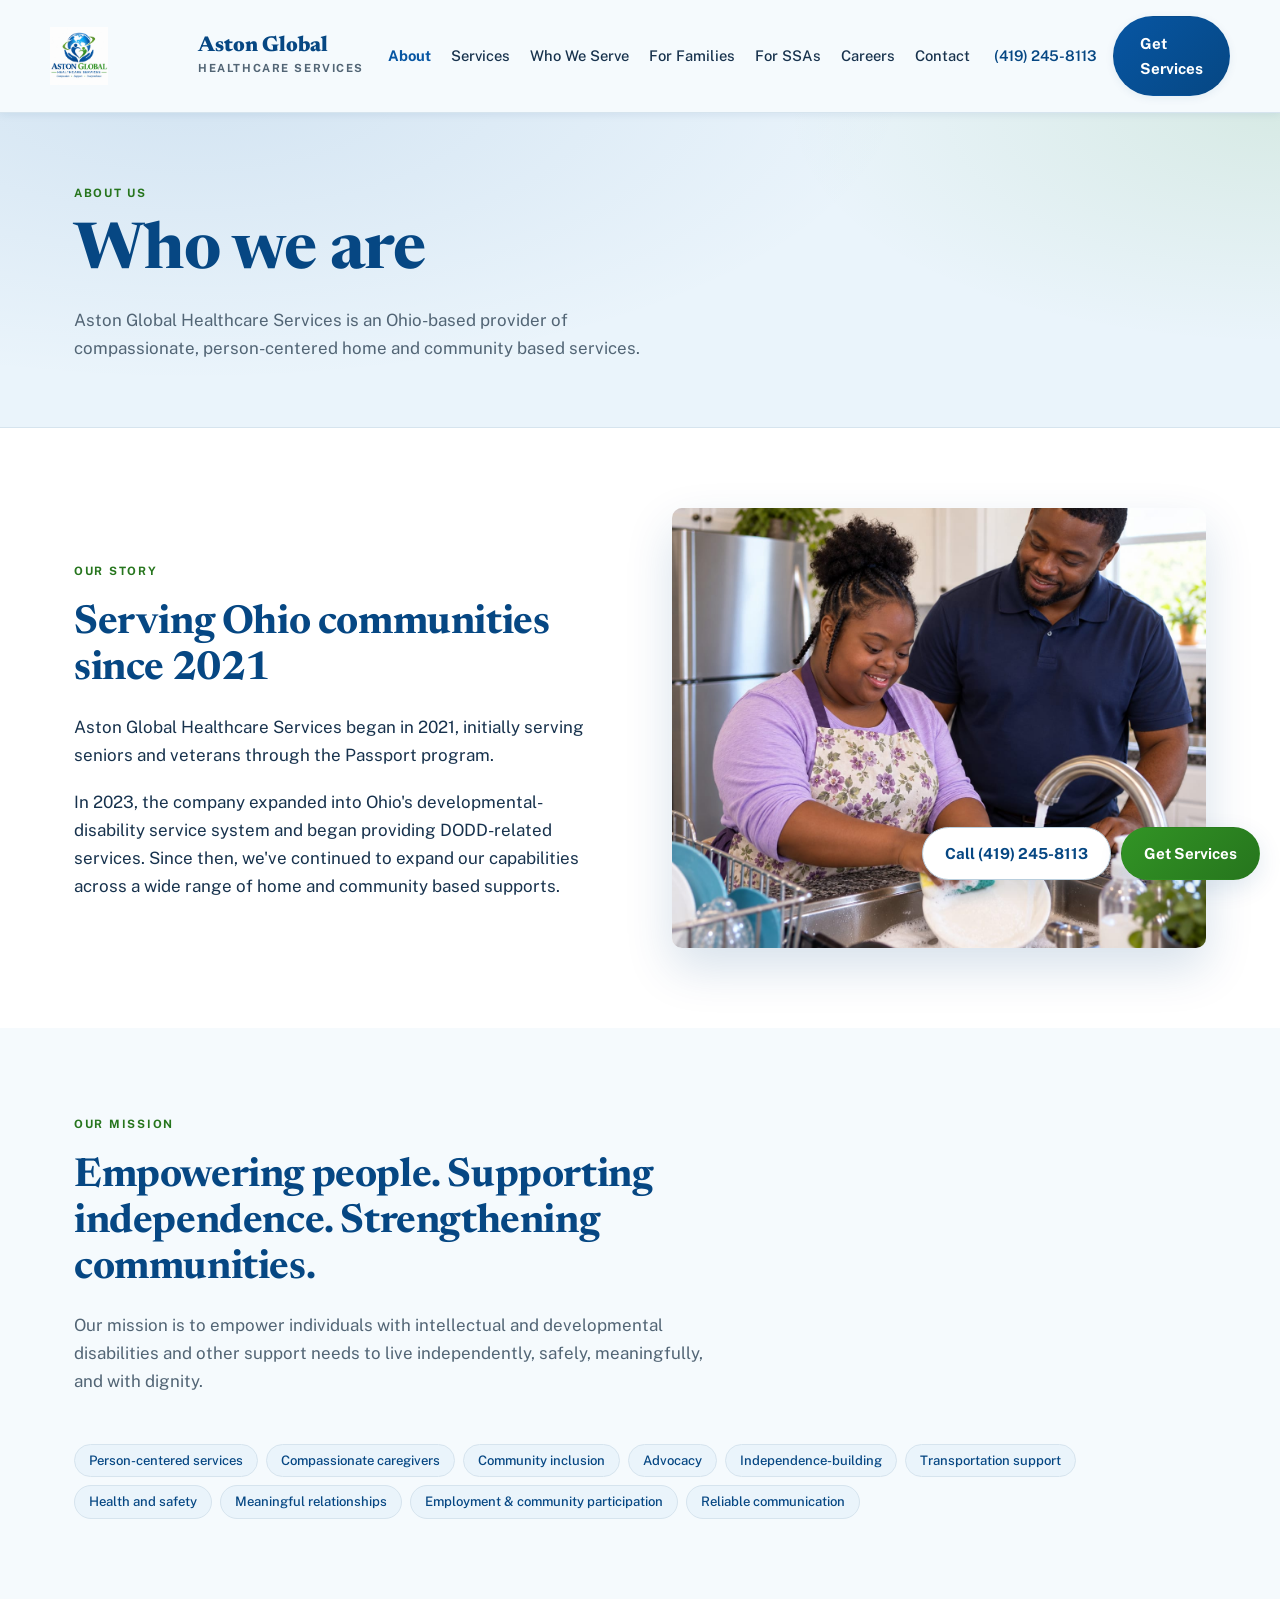
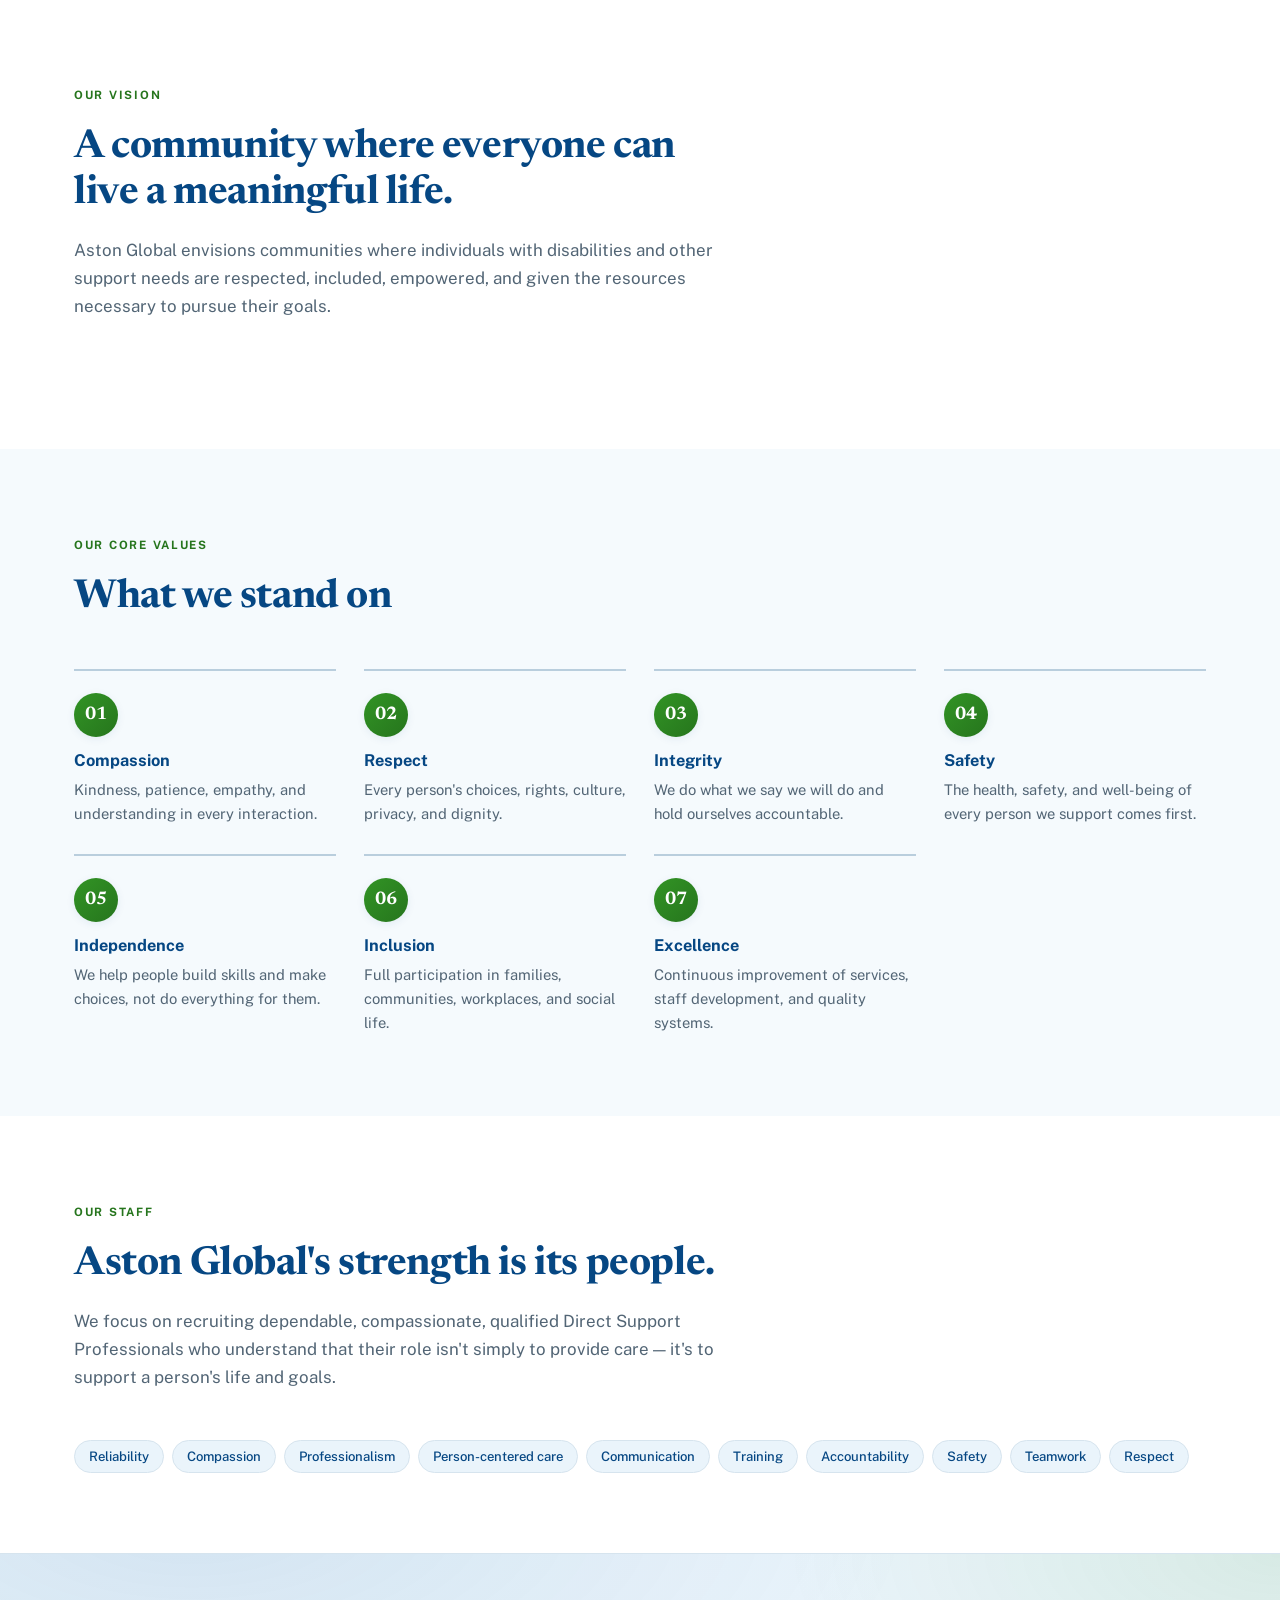
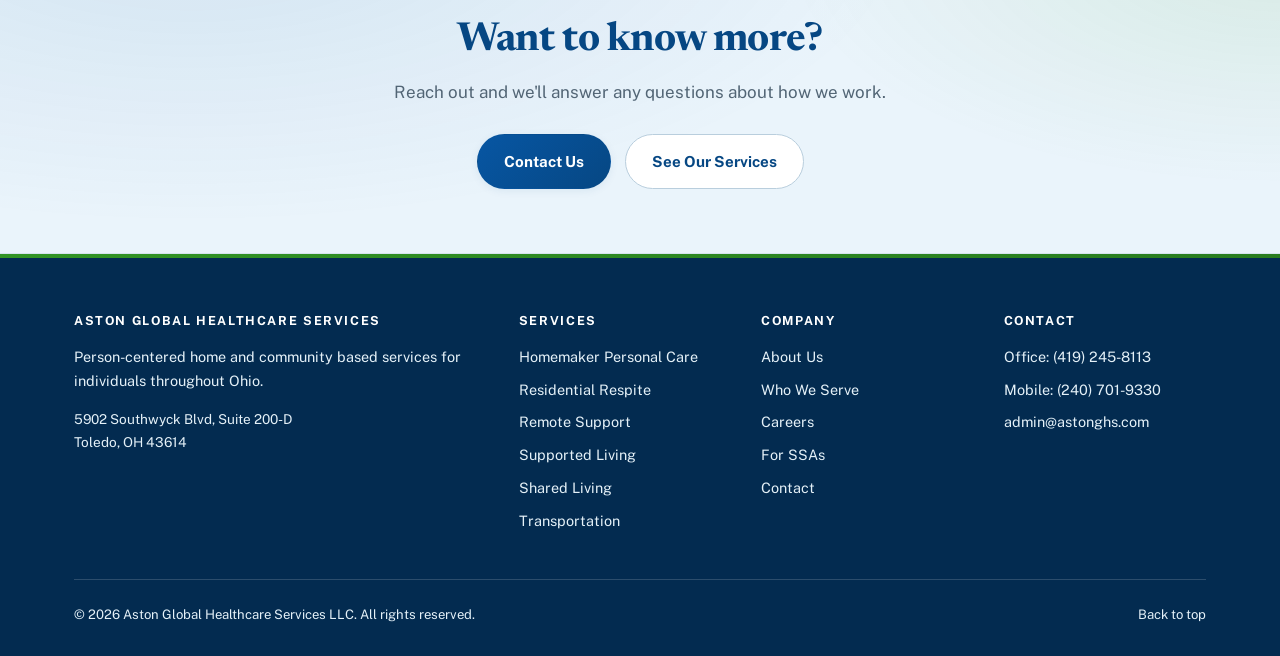
==== commit 2d7b1c5f: "Add files via upload" ====
--- a/about.html
+++ b/about.html
@@ -230,6 +230,11 @@
 document.getElementById('year').textContent = new Date().getFullYear();
 </script>
 
+<div class="sticky-cta" role="complementary" aria-label="Quick contact">
+  <a class="btn btn-ghost sticky-call" href="tel:+14192458113">Call (419) 245-8113</a>
+  <a class="btn btn-accent sticky-get" href="get-services.html">Get Services</a>
+</div>
+
 </body>
 </html>
 
--- a/styles.css
+++ b/styles.css
@@ -299,4 +299,22 @@
 
 @media (prefers-reduced-motion: reduce){
   *{ animation:none !important; transition:none !important; scroll-behavior:auto !important; }
-}+}
+/* Testimonials */
+.testimonials{ display:grid; grid-template-columns:repeat(2, 1fr); gap:24px; margin-top:40px; }
+.quote{ margin:0; background:var(--white); border:1px solid var(--line); border-top:3px solid var(--accent); border-radius:var(--radius); padding:30px 30px 24px; box-shadow:var(--shadow-sm); display:flex; flex-direction:column; }
+.quote p{ margin:0 0 20px; font-size:1rem; line-height:1.7; color:var(--ink); }
+.quote footer{ margin-top:auto; display:flex; flex-direction:column; gap:2px; }
+.quote footer strong{ font-family:var(--serif); font-size:1.1rem; color:var(--primary-dk); }
+.quote footer span{ font-size:.85rem; color:var(--muted); }
+@media (max-width: 800px){ .testimonials{ grid-template-columns:1fr; } }
+
+/* Sticky call / get services buttons */
+.sticky-cta{ position:fixed; right:20px; bottom:20px; z-index:90; display:flex; gap:10px; }
+.sticky-cta .btn{ padding:13px 22px; box-shadow:var(--shadow-md); white-space:nowrap; }
+@media (max-width: 620px){
+  .sticky-cta{ left:0; right:0; bottom:0; gap:8px; padding:10px 12px calc(10px + env(safe-area-inset-bottom, 0px)); background:var(--paper); border-top:1px solid var(--line); box-shadow:0 -4px 16px rgba(6,71,131,.12); }
+  .sticky-cta .btn{ flex:1; text-align:center; padding:14px 8px; font-size:.95rem; box-shadow:none; }
+  body{ padding-bottom:76px; }
+}
+@media print{ .sticky-cta{ display:none; } }
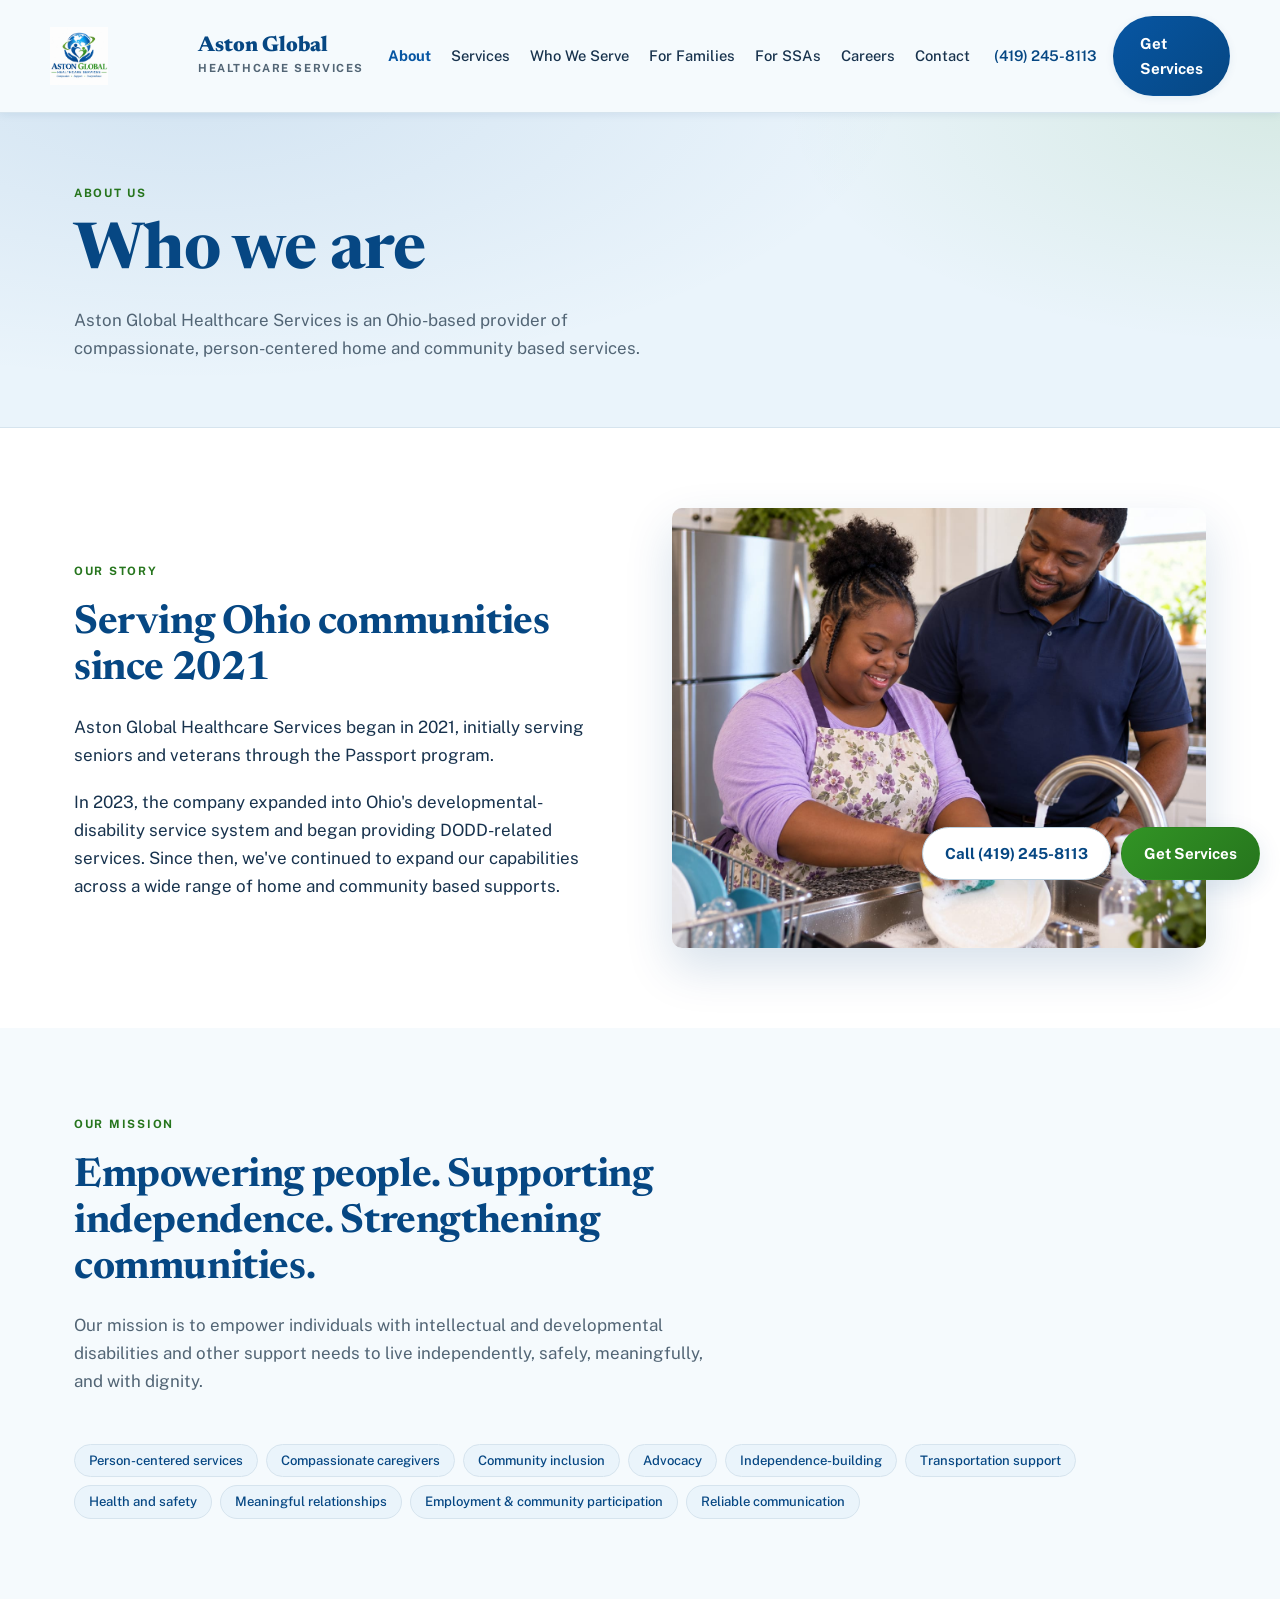
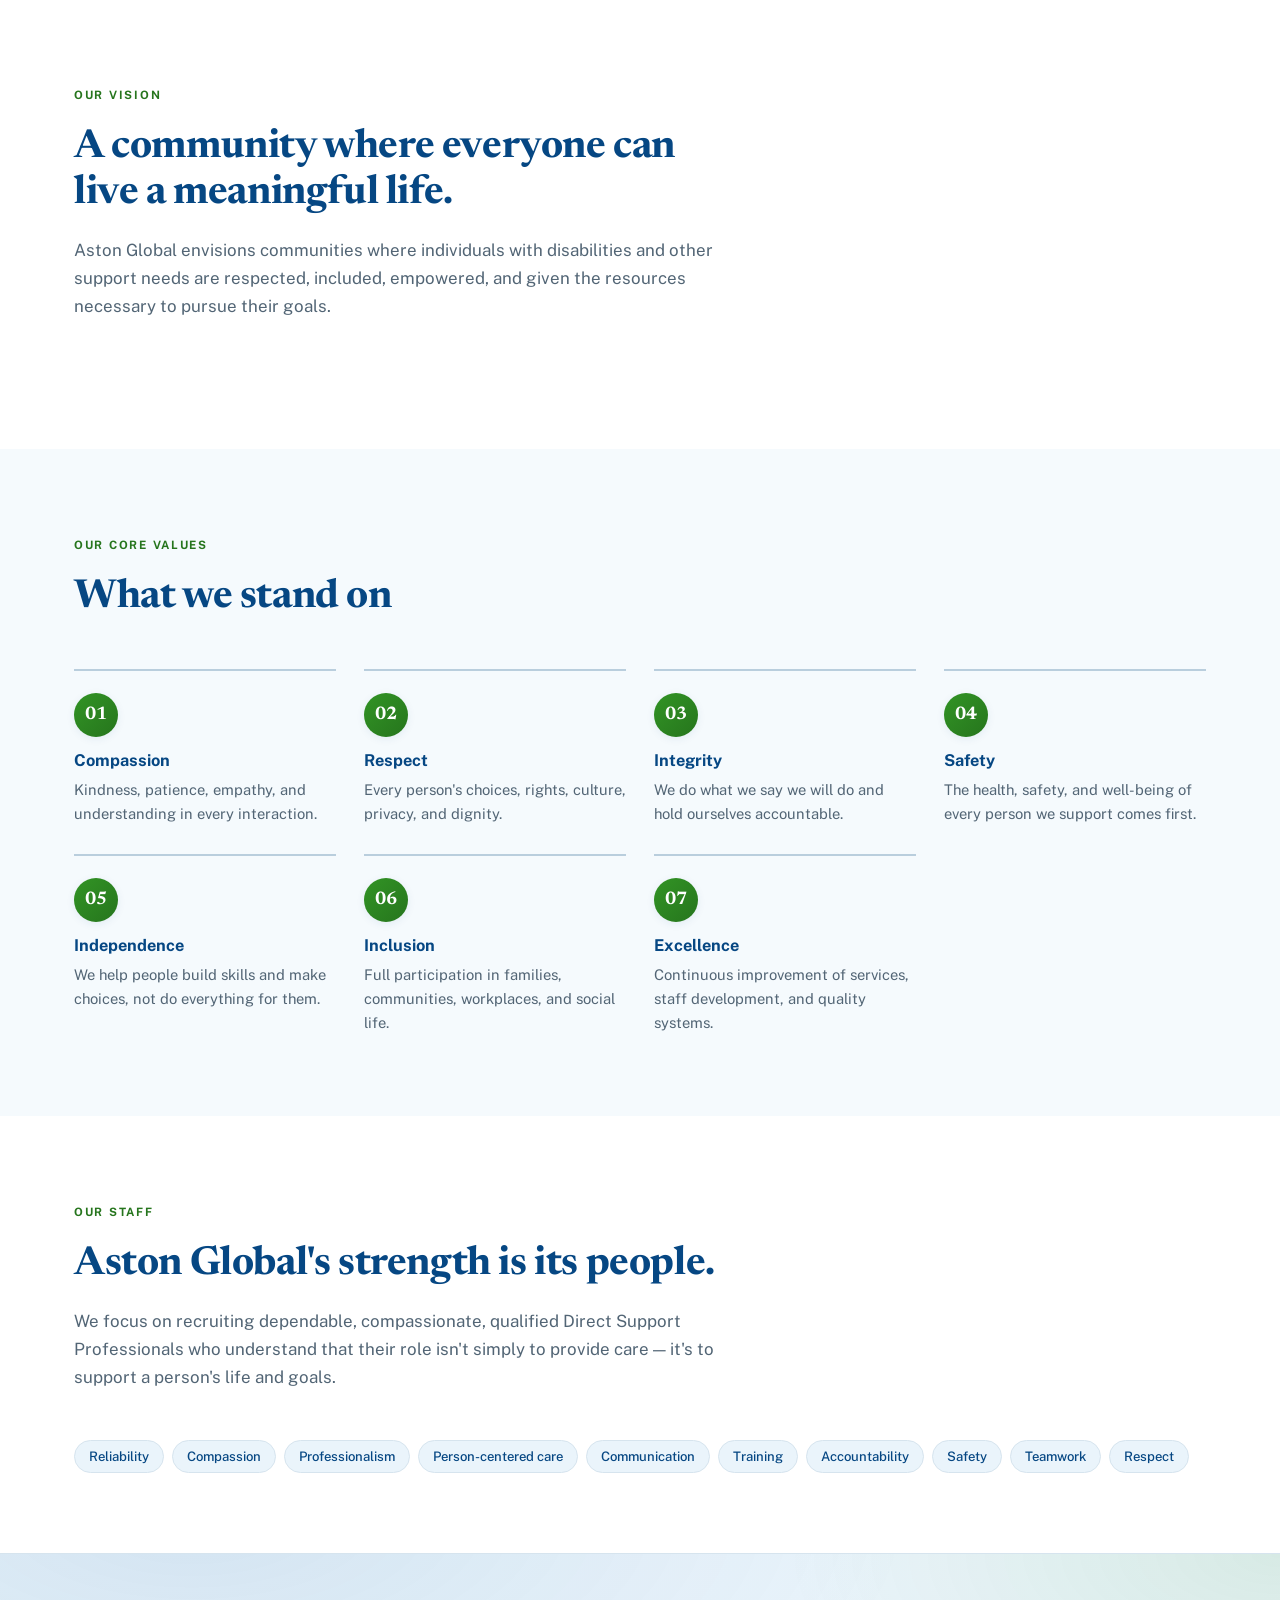
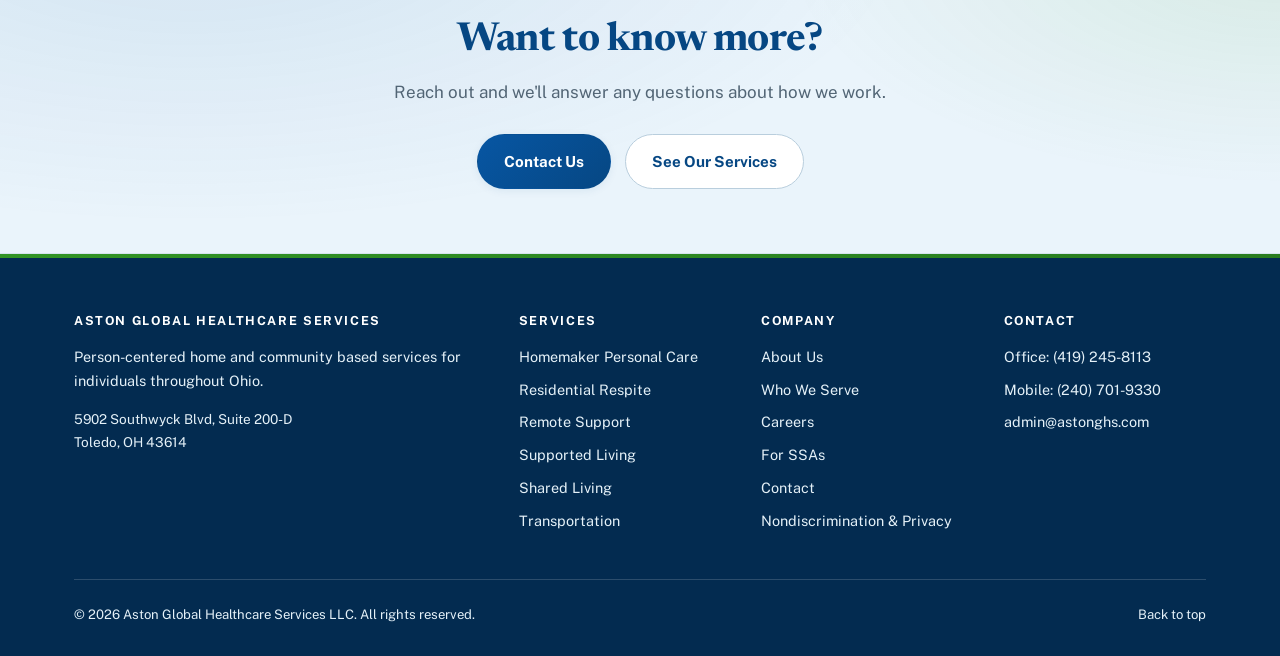
==== commit d1ec4e49: "Add files via upload" ====
--- a/about.html
+++ b/about.html
@@ -198,6 +198,7 @@
           <li><a href="careers.html">Careers</a></li>
           <li><a href="professionals.html">For SSAs</a></li>
           <li><a href="contact.html">Contact</a></li>
+          <li><a href="privacy.html">Nondiscrimination &amp; Privacy</a></li>
         </ul>
       </div>
       <div>
--- a/styles.css
+++ b/styles.css
@@ -318,3 +318,25 @@
   body{ padding-bottom:76px; }
 }
 @media print{ .sticky-cta{ display:none; } }
+
+/* FAQ */
+.faq{ margin-top:28px; border-top:1px solid var(--line); }
+.faq details{ border-bottom:1px solid var(--line); }
+.faq summary{ cursor:pointer; list-style:none; padding:20px 44px 20px 0; position:relative; font-family:var(--serif); font-size:1.2rem; font-weight:600; color:var(--primary-dk); }
+.faq summary::-webkit-details-marker{ display:none; }
+.faq summary::after{ content:"+"; position:absolute; right:6px; top:50%; transform:translateY(-50%); font-family:var(--sans); font-size:1.6rem; font-weight:400; color:var(--accent-dk); transition:transform .2s ease; }
+.faq details[open] summary::after{ content:"\2212"; }
+.faq summary:hover{ color:var(--primary); }
+.faq summary:focus-visible{ outline:2px solid var(--primary); outline-offset:2px; }
+.faq details p{ margin:0 0 22px; max-width:64ch; line-height:1.7; }
+
+.btns{ display:flex; flex-wrap:wrap; gap:14px; }
+
+/* Legal / policy pages */
+.legal{ max-width:820px; }
+.legal h2{ margin-top:0; }
+.legal h3{ margin:32px 0 10px; font-size:1.25rem; }
+.legal p, .legal li{ line-height:1.75; }
+.legal ul{ margin:0 0 1em; padding-left:1.3em; }
+.legal li{ margin-bottom:10px; }
+.legal-updated{ margin:14px 0 0; font-size:.9rem; color:var(--muted); }
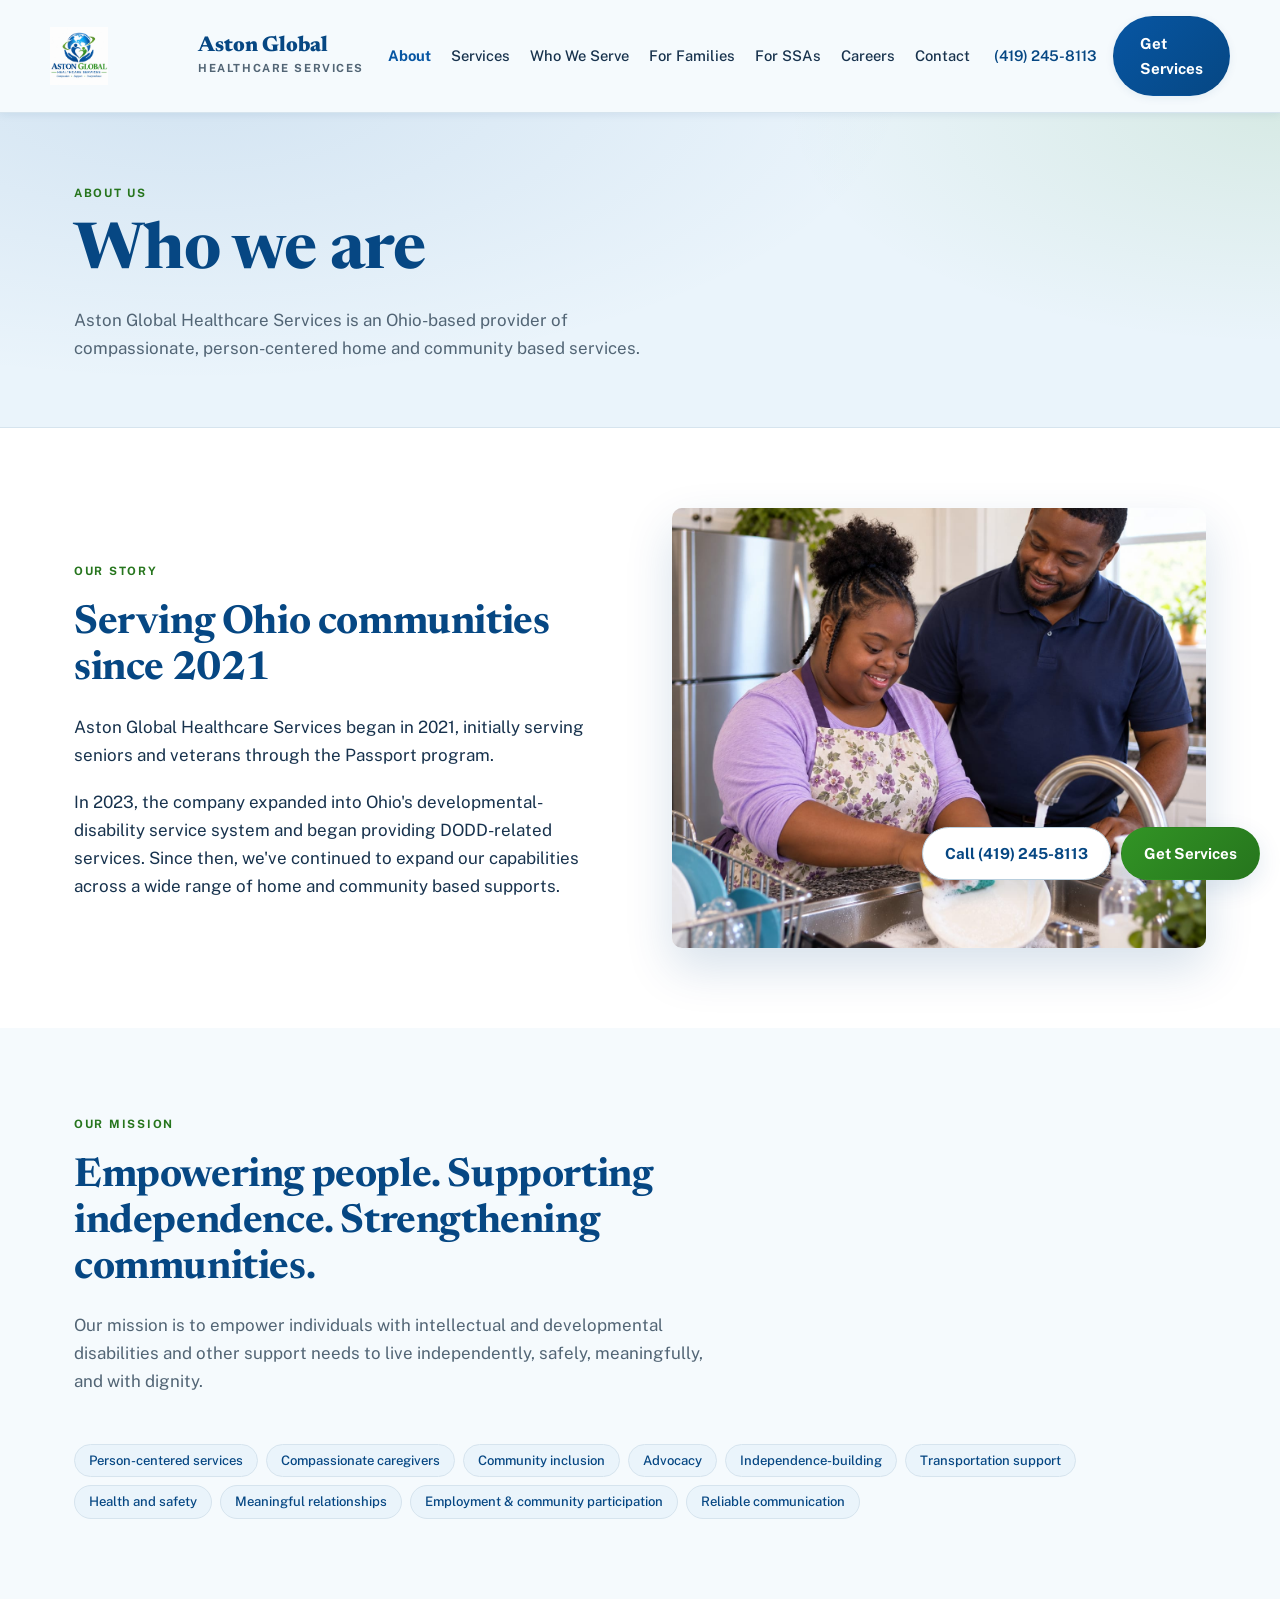
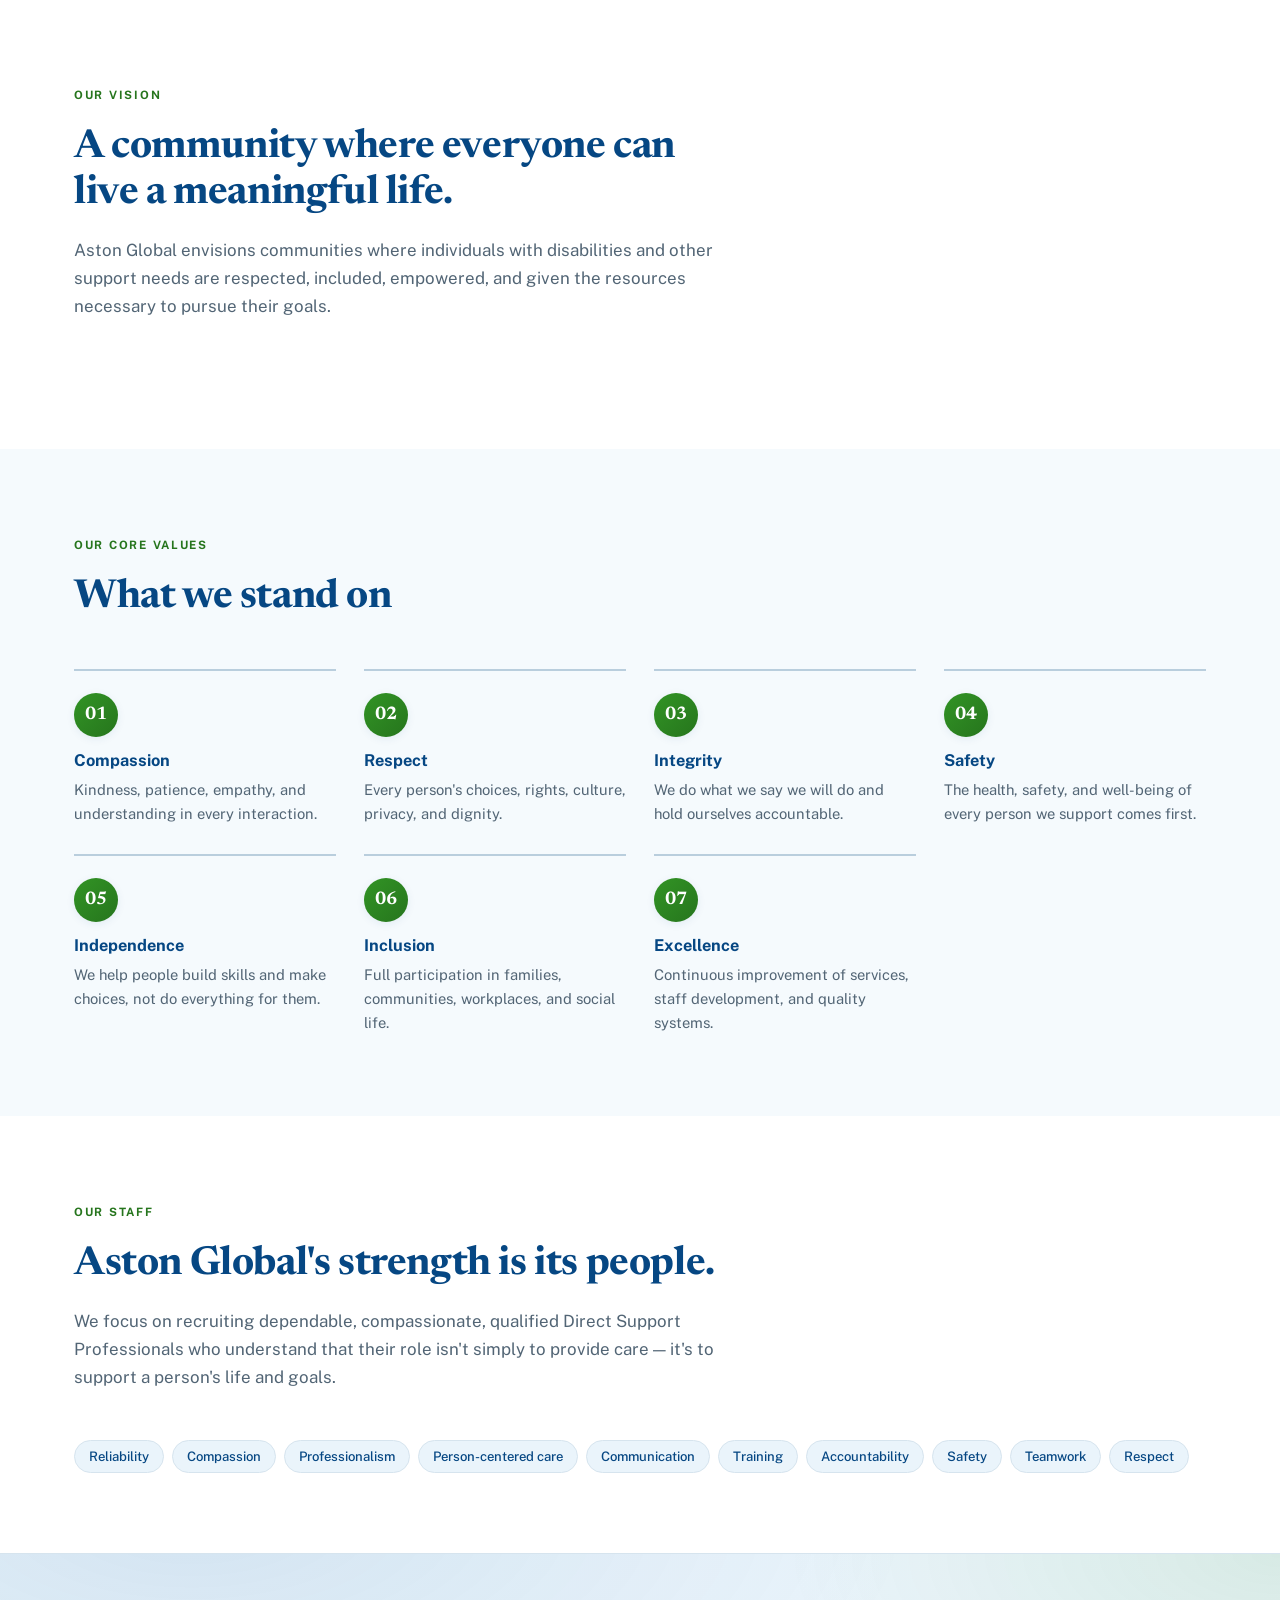
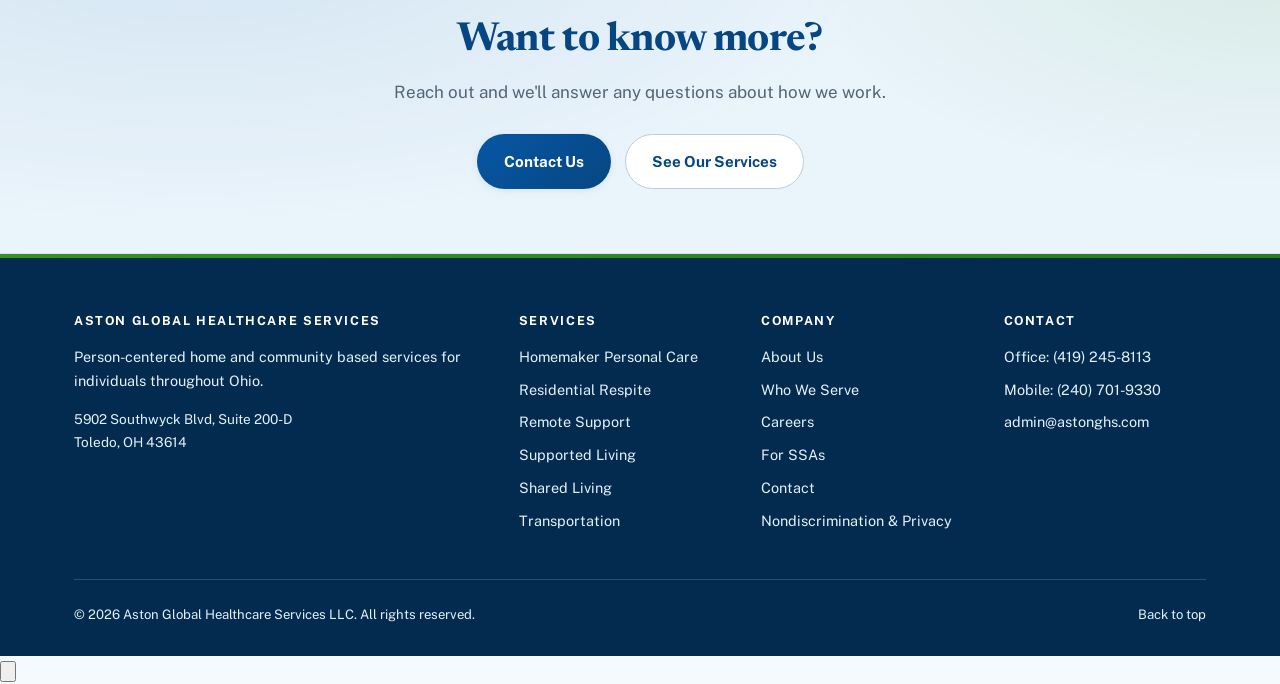
==== commit 5a2c860f: "Add files via upload" ====
--- a/about.html
+++ b/about.html
@@ -236,6 +236,137 @@
   <a class="btn btn-accent sticky-get" href="get-services.html">Get Services</a>
 </div>
 
+<div class="ag-chatbot" id="ag-chatbot">
+  <button type="button" class="ag-chat-toggle" aria-expanded="false" aria-controls="ag-chat-panel" aria-label="Open Ava, our chat assistant">
+    <svg viewBox="0 0 24 24" fill="none" stroke="currentColor" stroke-width="2" stroke-linecap="round" stroke-linejoin="round" aria-hidden="true"><path d="M21 11.5a8.4 8.4 0 0 1-1 4 8.5 8.5 0 0 1-7.5 4.5 8.4 8.4 0 0 1-4-1L3 20l1-5.5a8.4 8.4 0 0 1-1-4A8.5 8.5 0 0 1 11.5 3a8.5 8.5 0 0 1 9.5 8.5z"/></svg>
+  </button>
+  <div class="ag-chat-panel" id="ag-chat-panel" hidden role="dialog" aria-label="Ava, Aston Global chat assistant">
+    <div class="ag-chat-head">
+      <span>Ava &middot; Aston Global</span>
+      <button type="button" class="ag-chat-close" aria-label="Close chat">&times;</button>
+    </div>
+    <div class="ag-chat-log" role="log" aria-live="polite"></div>
+    <div class="ag-chat-chips"></div>
+    <form class="ag-chat-form">
+      <input type="text" class="ag-chat-input" placeholder="Type a question…" aria-label="Type a question">
+      <button type="submit" class="ag-chat-send" aria-label="Send">
+        <svg viewBox="0 0 24 24" fill="none" stroke="currentColor" stroke-width="2" stroke-linecap="round" stroke-linejoin="round" aria-hidden="true"><path d="m3 11 18-8-8 18-2-8-8-2z"/></svg>
+      </button>
+    </form>
+    <p class="ag-chat-note">Automated answers based on common questions. For anything specific, call <a href="tel:+14192458113">(419) 245-8113</a>.</p>
+  </div>
+</div>
+<script>
+(function(){
+  var KB = [
+    { q: "What services do you offer?", k: ["service","services","offer","provide","help with"],
+      a: "We offer Homemaker Personal Care, Residential Respite, Remote Support, Supported Living, Shared Living, Participant-Directed HPC, and Non-Medical Transportation. You can see details on our <a href=\"services.html\">Services page</a>." },
+    { q: "Who qualifies for services?", k: ["qualify","eligib","eligible","who can","requirements"],
+      a: "Eligibility is set by the funding program, not by us. For developmental disabilities, it's usually determined through your county Board of Developmental Disabilities. Older adults are typically assessed through programs like PASSPORT. Not sure where to start? Call us at (419) 245-8113 and we'll point you in the right direction." },
+    { q: "What does it cost?", k: ["cost","price","pay","fee","expensive","insurance","waiver"],
+      a: "Most of our services are paid for through Ohio programs such as DODD waivers and PASSPORT, not billed directly to families. Whether any cost-share applies depends on your program, and your SSA or case manager can confirm." },
+    { q: "How do referrals work?", k: ["referral","refer","how do i start","ssa","get started","sign up"],
+      a: "You can reach out yourself through our <a href=\"get-services.html\">Get Services form</a> or by calling us, or your Service & Support Administrator can refer you. We review the request, call to learn what you need, confirm authorization, and coordinate with your team before support begins." },
+    { q: "How fast can care start?", k: ["fast","soon","quick","start date","how long","wait"],
+      a: "We respond to every request within one business day. When services actually begin depends on your authorization and matching you with the right staff. Call (419) 245-8113 and we'll tell you where things stand." },
+    { q: "What areas do you serve?", k: ["area","location","where","county","counties","toledo","ohio"],
+      a: "We're based in Toledo and serve individuals and families throughout Ohio. Call us at (419) 245-8113 to confirm coverage in your county." },
+    { q: "Can I choose my own provider?", k: ["choose","switch provider","change provider","pick"],
+      a: "Yes. You have the right to choose the provider that's the best fit for you or your family member. We're glad to talk through how we work so you can decide." },
+    { q: "How do I contact you?", k: ["contact","phone","call","email","reach you","number"],
+      a: "Call our office at (419) 245-8113 or our mobile line at (240) 701-9330, or email admin@astonghs.com. You can also use our <a href=\"contact.html\">Contact page</a>." },
+    { q: "Are you hiring?", k: ["job","career","hire","hiring","work for","employment","apply"],
+      a: "Yes, we're often looking for compassionate Direct Support Professionals. Visit our <a href=\"careers.html\">Careers page</a> for openings and how to apply." },
+    { q: "I'm an SSA making a referral", k: ["ssa referral","referral form","refer someone","professional"],
+      a: "You can find our referral process and a downloadable referral form on our <a href=\"professionals.html\">For SSAs page</a>." }
+  ];
+  var FALLBACK = "I'm not able to answer that one. The fastest way to get a real answer is to call us at <a href=\"tel:+14192458113\">(419) 245-8113</a> or use our <a href=\"get-services.html\">Get Services form</a>.";
+  var GREETING = "Hi, I'm Ava, the Aston Global assistant. I can answer quick questions about our services, eligibility, cost, referrals, and more. Tap a question below or type your own.";
+
+  function score(text, item){
+    text = text.toLowerCase();
+    var s = 0;
+    item.k.forEach(function(k){ if(text.indexOf(k) !== -1) s += k.length; });
+    return s;
+  }
+  function bestAnswer(text){
+    var best = null, bestScore = 0;
+    KB.forEach(function(item){
+      var s = score(text, item);
+      if(s > bestScore){ bestScore = s; best = item; }
+    });
+    return bestScore > 0 ? best.a : FALLBACK;
+  }
+
+  var root = document.getElementById('ag-chatbot');
+  if(!root) return;
+  var toggle = root.querySelector('.ag-chat-toggle');
+  var panel = root.querySelector('.ag-chat-panel');
+  var closeBtn = root.querySelector('.ag-chat-close');
+  var log = root.querySelector('.ag-chat-log');
+  var form = root.querySelector('.ag-chat-form');
+  var input = root.querySelector('.ag-chat-input');
+  var chipsWrap = root.querySelector('.ag-chat-chips');
+  var opened = false;
+
+  function addMsg(html, who){
+    var div = document.createElement('div');
+    div.className = 'ag-msg ag-msg-' + who;
+    div.innerHTML = html;
+    log.appendChild(div);
+    log.scrollTop = log.scrollHeight;
+  }
+
+  function buildChips(){
+    chipsWrap.innerHTML = '';
+    KB.slice(0, 6).forEach(function(item){
+      var b = document.createElement('button');
+      b.type = 'button';
+      b.className = 'ag-chip';
+      b.textContent = item.q;
+      b.addEventListener('click', function(){
+        addMsg(item.q, 'user');
+        setTimeout(function(){ addMsg(item.a, 'bot'); }, 300);
+      });
+      chipsWrap.appendChild(b);
+    });
+  }
+
+  function openChat(){
+    panel.hidden = false;
+    toggle.setAttribute('aria-expanded', 'true');
+    if(!opened){
+      opened = true;
+      addMsg(GREETING, 'bot');
+      buildChips();
+    }
+    input.focus();
+  }
+  function closeChat(){
+    panel.hidden = true;
+    toggle.setAttribute('aria-expanded', 'false');
+    toggle.focus();
+  }
+
+  toggle.addEventListener('click', function(){
+    if(panel.hidden) openChat(); else closeChat();
+  });
+  closeBtn.addEventListener('click', closeChat);
+  document.addEventListener('keydown', function(e){
+    if(e.key === 'Escape' && !panel.hidden) closeChat();
+  });
+
+  form.addEventListener('submit', function(e){
+    e.preventDefault();
+    var text = input.value.trim();
+    if(!text) return;
+    addMsg(text.replace(/</g,'&lt;'), 'user');
+    input.value = '';
+    setTimeout(function(){ addMsg(bestAnswer(text), 'bot'); }, 300);
+  });
+})();
+</script>
+
 </body>
 </html>
 
--- a/styles.css
+++ b/styles.css
@@ -340,3 +340,9 @@
 .legal ul{ margin:0 0 1em; padding-left:1.3em; }
 .legal li{ margin-bottom:10px; }
 .legal-updated{ margin:14px 0 0; font-size:.9rem; color:var(--muted); }
+
+/* Service icons */
+.service-top{ display:flex; align-items:center; gap:12px; margin-bottom:14px; }
+.service-top .service-num{ margin-bottom:0; }
+.service-icon{ width:52px; height:52px; border-radius:14px; display:grid; place-items:center; background:rgba(50,148,37,.12); color:var(--accent-dk); }
+.service-icon svg{ width:28px; height:28px; }
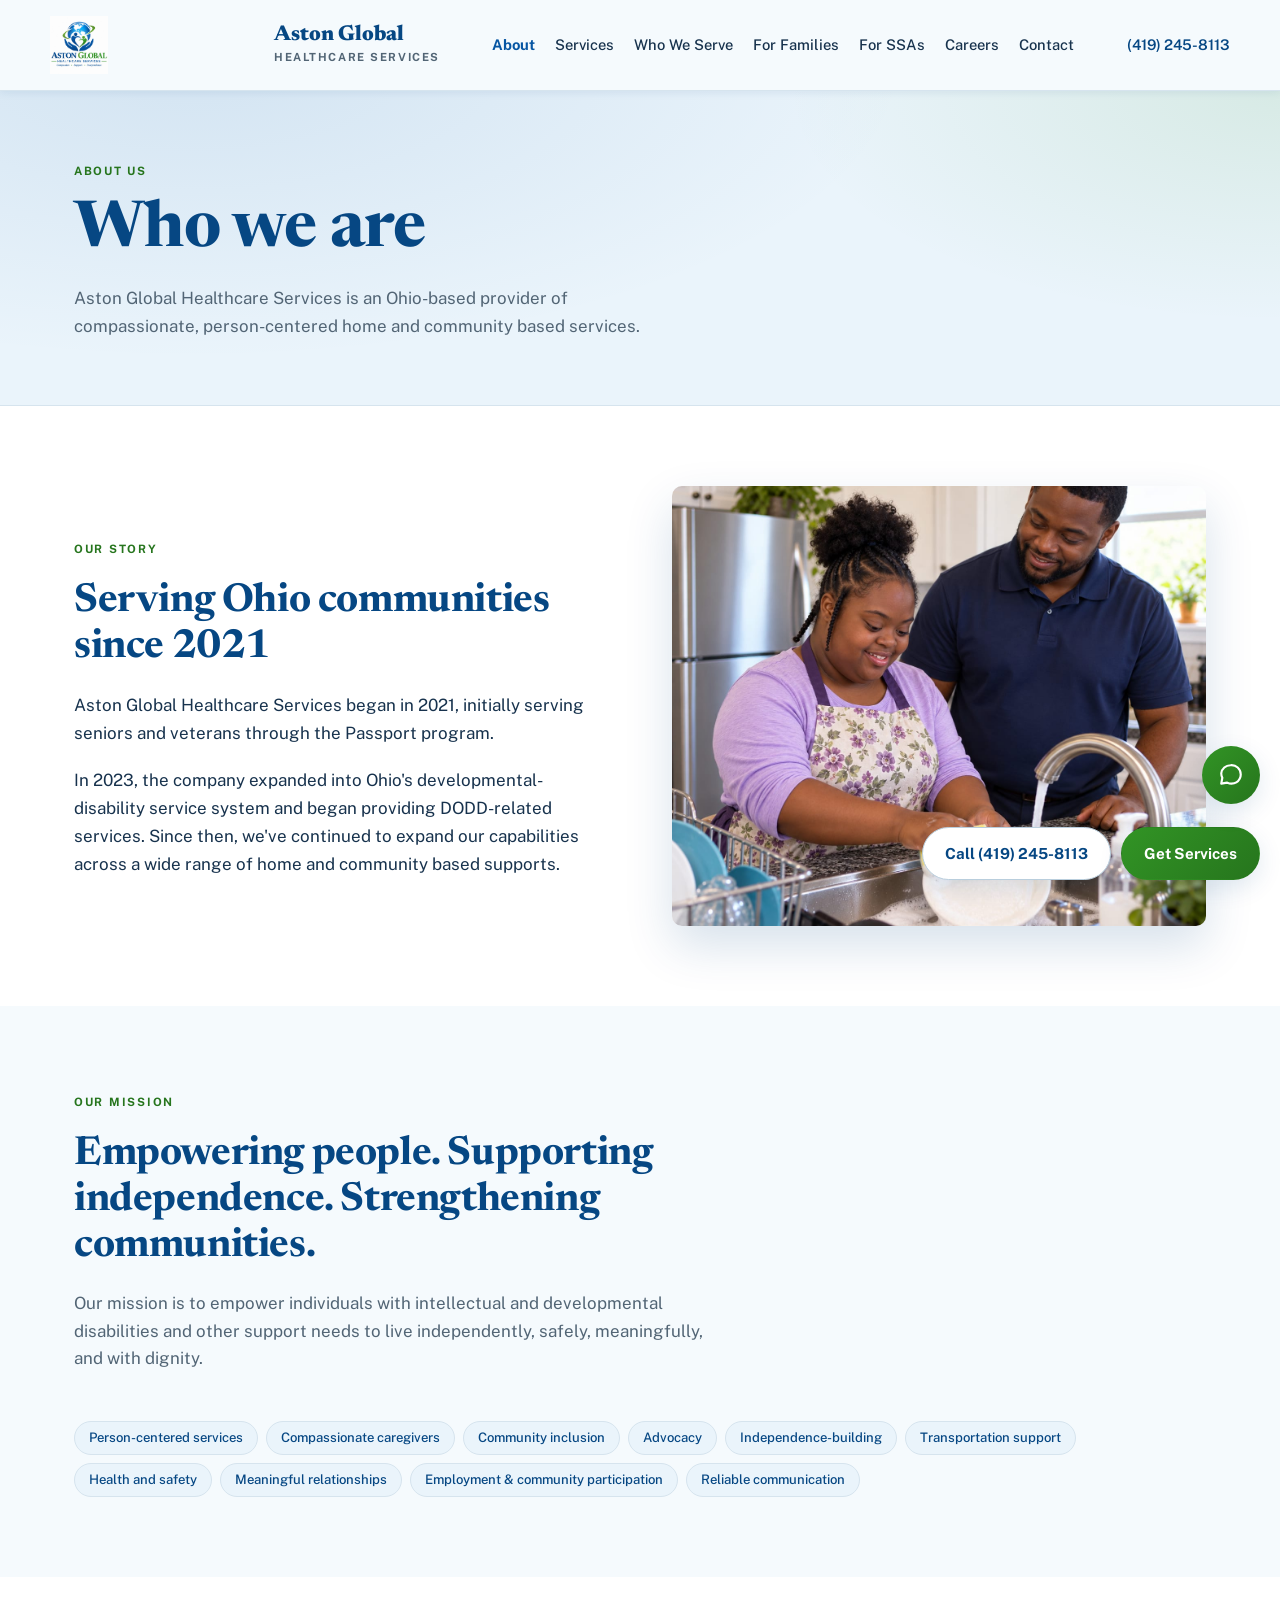
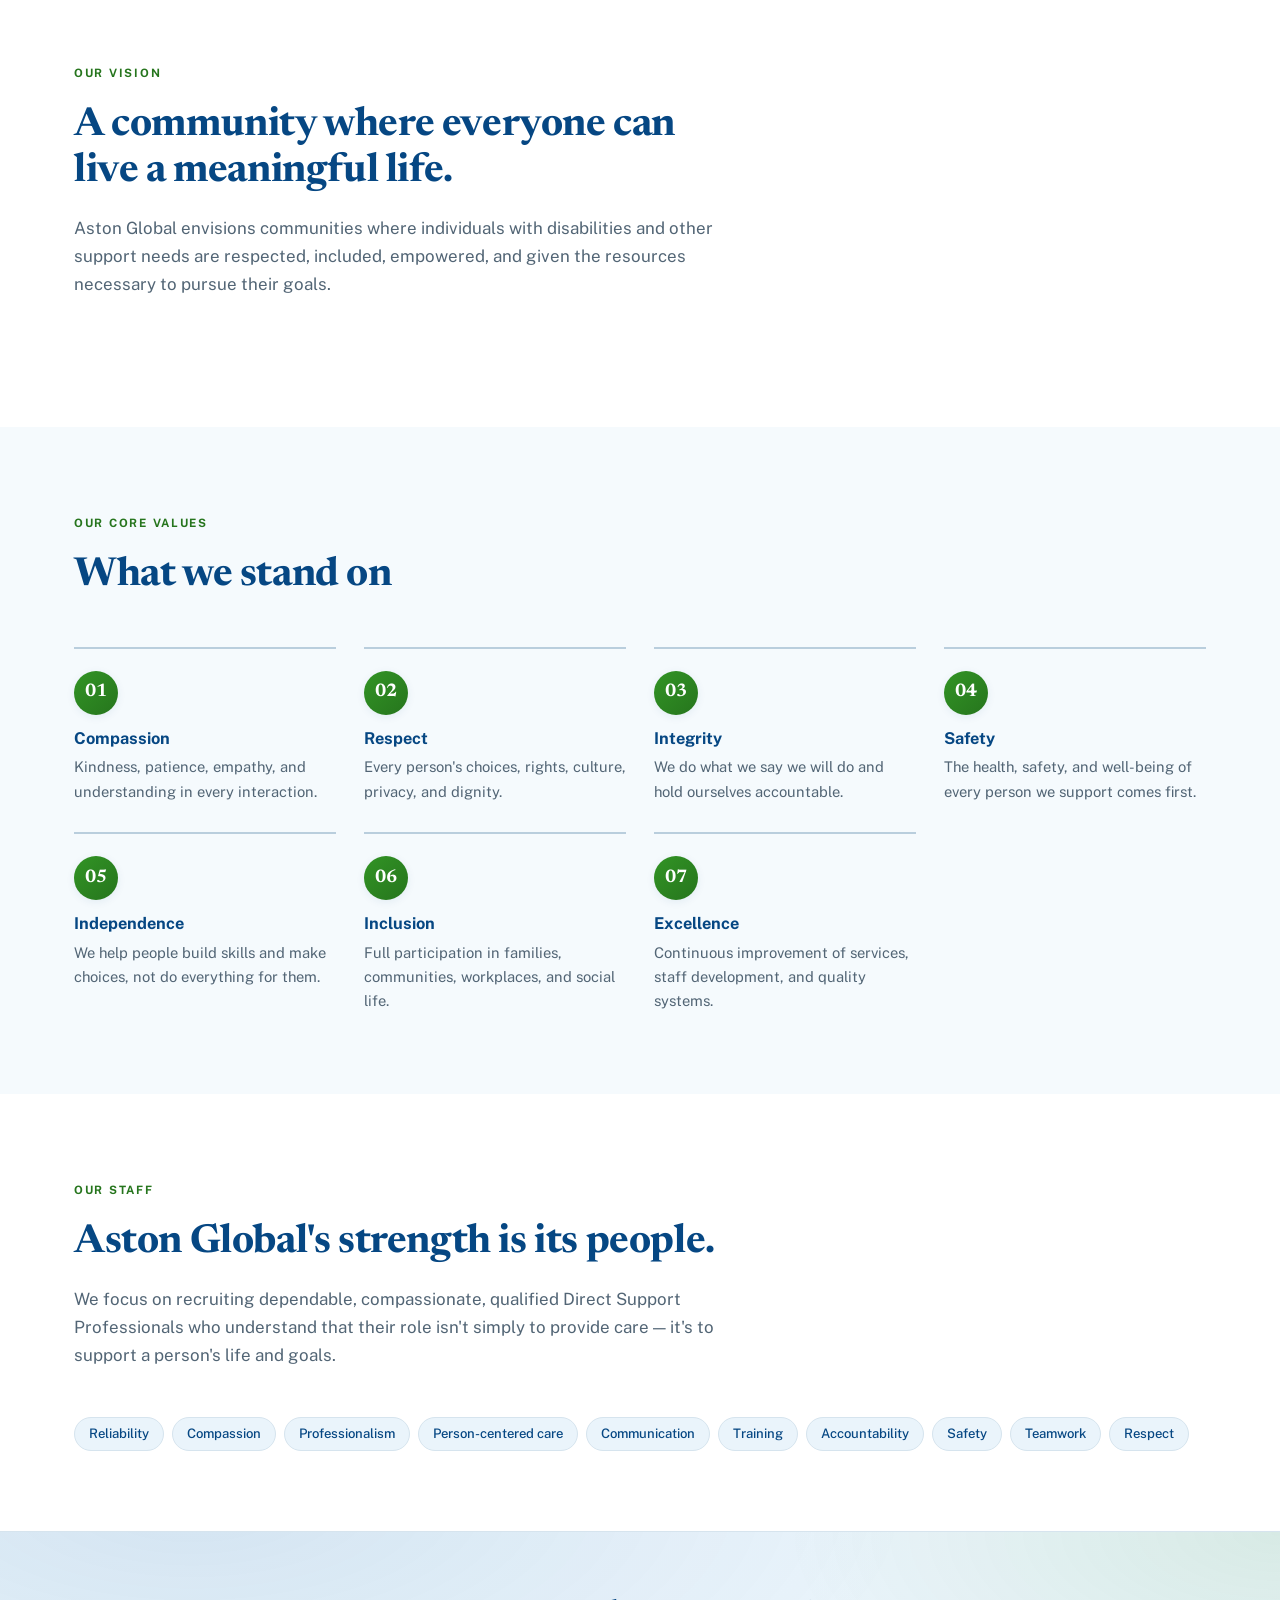
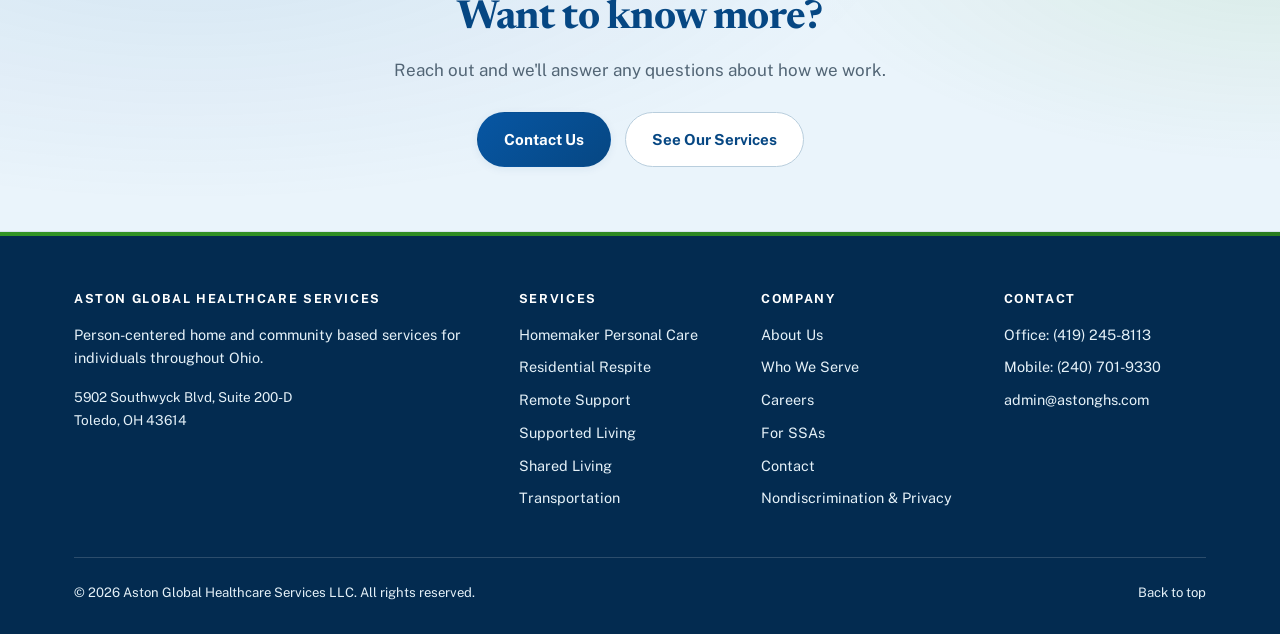
==== commit 77644515: "Add files via upload" ====
--- a/about.html
+++ b/about.html
@@ -34,7 +34,6 @@
     </nav>
     <div class="header-actions">
       <a class="header-phone" href="tel:+14192458113">(419) 245-8113</a>
-      <a class="btn btn-primary" href="get-services.html">Get Services</a>
       <button class="menu-toggle" id="menuToggle" aria-expanded="false" aria-controls="nav">Menu</button>
     </div>
   </div>
@@ -355,6 +354,16 @@
   document.addEventListener('keydown', function(e){
     if(e.key === 'Escape' && !panel.hidden) closeChat();
   });
+  document.addEventListener('click', function(e){
+    if(panel.hidden) return;
+    if(panel.contains(e.target) || toggle.contains(e.target)) return;
+    closeChat();
+  });
+  document.addEventListener('touchstart', function(e){
+    if(panel.hidden) return;
+    if(panel.contains(e.target) || toggle.contains(e.target)) return;
+    closeChat();
+  }, {passive:true});
 
   form.addEventListener('submit', function(e){
     e.preventDefault();
--- a/styles.css
+++ b/styles.css
@@ -346,3 +346,53 @@
 .service-top .service-num{ margin-bottom:0; }
 .service-icon{ width:52px; height:52px; border-radius:14px; display:grid; place-items:center; background:rgba(50,148,37,.12); color:var(--accent-dk); }
 .service-icon svg{ width:28px; height:28px; }
+
+/* Chatbot widget */
+.ag-chatbot{ position:fixed; right:20px; bottom:96px; z-index:95; }
+.ag-chat-toggle{
+  width:58px; height:58px; border-radius:50%; border:none; cursor:pointer;
+  background:var(--grad-accent); color:#fff; box-shadow:var(--shadow-md);
+  display:grid; place-items:center; transition:transform .15s ease, box-shadow .15s ease;
+}
+.ag-chat-toggle:hover{ transform:translateY(-2px); box-shadow:var(--shadow-lg); }
+.ag-chat-toggle svg{ width:26px; height:26px; }
+.ag-chat-panel[hidden]{ display:none; }
+.ag-chat-panel{
+  position:absolute; right:0; bottom:72px; width:340px; max-width:calc(100vw - 40px);
+  max-height:70vh; background:var(--white); border:1px solid var(--line); border-radius:var(--radius);
+  box-shadow:var(--shadow-lg); display:flex; flex-direction:column; overflow:hidden;
+}
+.ag-chat-head{
+  background:var(--grad-primary); color:#fff; padding:14px 16px; font-family:var(--serif);
+  font-weight:700; font-size:1.02rem; display:flex; align-items:center; justify-content:space-between;
+}
+.ag-chat-close{ background:none; border:none; color:#fff; font-size:1.7rem; line-height:1; cursor:pointer; padding:6px 10px; margin:-6px -8px -6px 0; }
+.ag-chat-log{ padding:14px 14px 4px; overflow-y:auto; flex:1; min-height:160px; max-height:44vh; display:flex; flex-direction:column; gap:10px; }
+.ag-msg{ font-size:.92rem; line-height:1.5; padding:10px 13px; border-radius:12px; max-width:88%; }
+.ag-msg a{ color:inherit; text-decoration:underline; }
+.ag-msg-bot{ background:var(--paper-2); color:var(--ink); align-self:flex-start; border-bottom-left-radius:3px; }
+.ag-msg-user{ background:var(--primary); color:#fff; align-self:flex-end; border-bottom-right-radius:3px; }
+.ag-chat-chips{ display:flex; flex-wrap:wrap; gap:6px; padding:10px 14px 0; }
+.ag-chip{
+  background:var(--paper-2); border:1px solid var(--line); color:var(--primary-dk);
+  font-size:.78rem; font-weight:600; padding:6px 11px; border-radius:100px; cursor:pointer;
+}
+.ag-chip:hover{ border-color:var(--primary); }
+.ag-chat-form{ display:flex; gap:8px; padding:12px 14px; border-top:1px solid var(--line); }
+.ag-chat-input{
+  flex:1; border:1px solid var(--line-dk); border-radius:100px; padding:9px 14px;
+  font-family:var(--sans); font-size:.9rem; color:var(--ink);
+}
+.ag-chat-input:focus{ outline:2px solid var(--primary); outline-offset:1px; }
+.ag-chat-send{
+  width:38px; height:38px; border-radius:50%; border:none; background:var(--primary);
+  color:#fff; display:grid; place-items:center; cursor:pointer; flex-shrink:0;
+}
+.ag-chat-send:hover{ background:var(--primary-dk); }
+.ag-chat-send svg{ width:17px; height:17px; }
+.ag-chat-note{ font-size:.72rem; color:var(--muted); padding:0 14px 12px; margin:6px 0 0; }
+
+@media (max-width: 620px){
+  .ag-chatbot{ right:16px; bottom:86px; }
+  .ag-chat-panel{ width:calc(100vw - 32px); bottom:70px; }
+}
